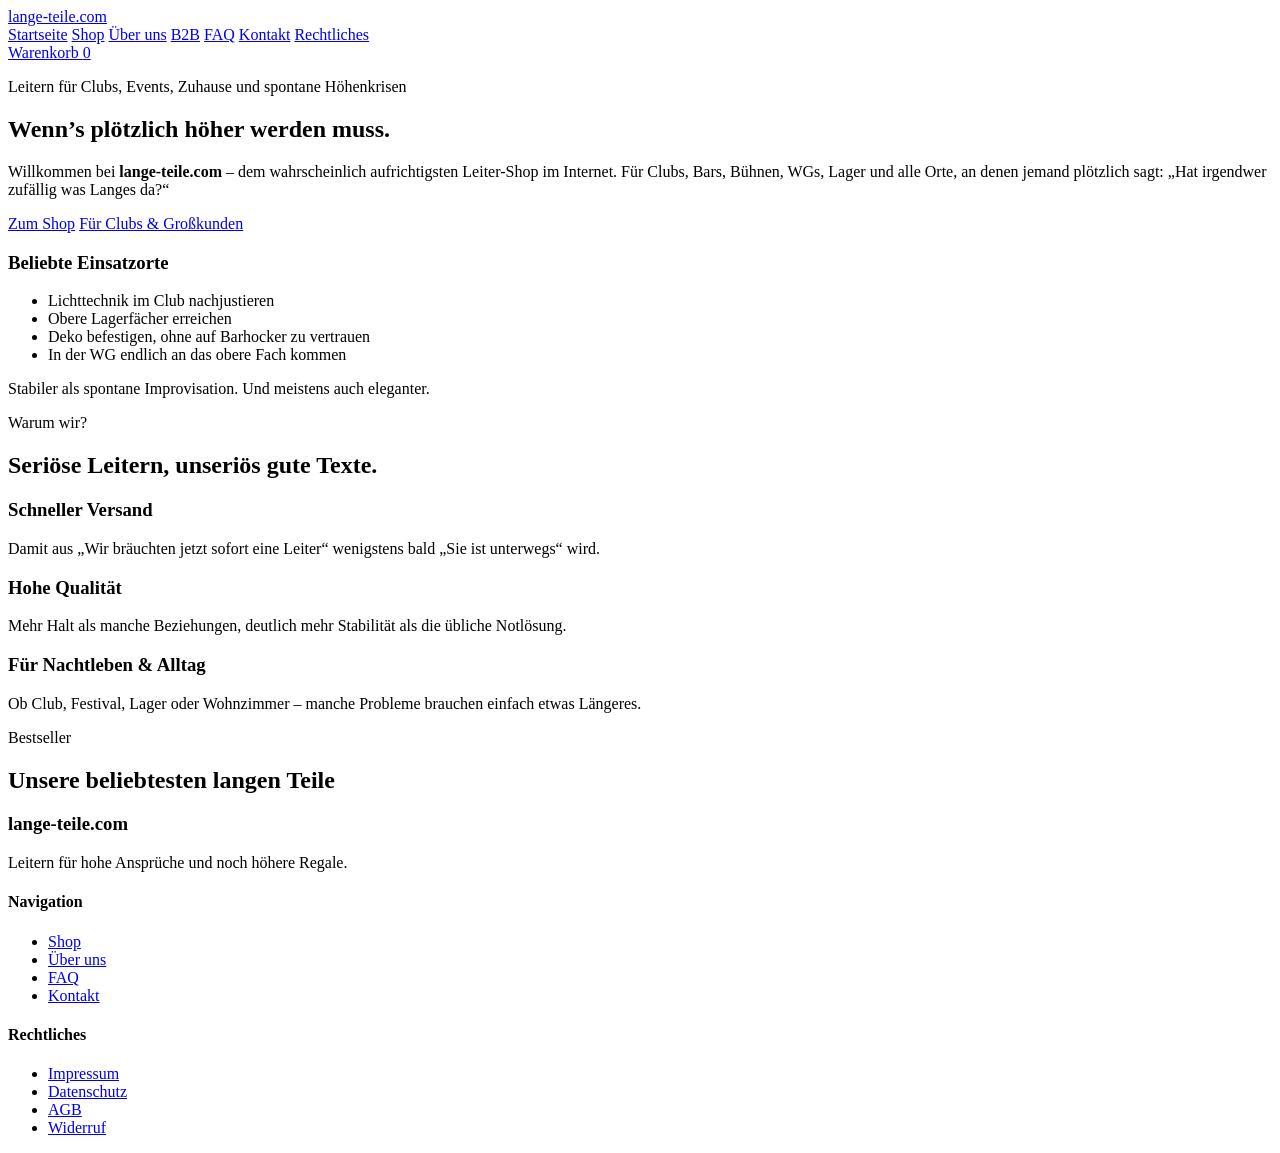
==== index.html @ 6f4344ad "Create index.html" ====
<!DOCTYPE html>
<html lang="de">
<head>
  <meta charset="UTF-8" />
  <meta name="viewport" content="width=device-width, initial-scale=1.0" />
  <title>lange-teile.com – Startseite</title>
  <link rel="stylesheet" href="styles.css" />
</head>
<body>
  <header class="site-header">
    <div class="container nav">
      <a class="logo" href="index.html">lange-teile.com</a>
      <nav class="nav-links">
        <a href="index.html" class="active">Startseite</a>
        <a href="shop.html">Shop</a>
        <a href="about.html">Über uns</a>
        <a href="b2b.html">B2B</a>
        <a href="faq.html">FAQ</a>
        <a href="kontakt.html">Kontakt</a>
        <a href="rechtliches.html">Rechtliches</a>
      </nav>
      <a class="cart-button" href="shop.html#warenkorb">Warenkorb <span id="cart-count">0</span></a>
    </div>
  </header>

  <main>
    <section class="hero">
      <div class="container hero-grid">
        <div>
          <p class="eyebrow">Leitern für Clubs, Events, Zuhause und spontane Höhenkrisen</p>
          <h1>Wenn’s plötzlich höher werden muss.</h1>
          <p class="hero-text">
            Willkommen bei <strong>lange-teile.com</strong> – dem wahrscheinlich aufrichtigsten
            Leiter-Shop im Internet. Für Clubs, Bars, Bühnen, WGs, Lager und alle Orte, an denen
            jemand plötzlich sagt: „Hat irgendwer zufällig was Langes da?“
          </p>
          <div class="hero-actions">
            <a class="btn btn-primary" href="shop.html">Zum Shop</a>
            <a class="btn btn-secondary" href="b2b.html">Für Clubs & Großkunden</a>
          </div>
        </div>

        <div class="hero-card">
          <h3>Beliebte Einsatzorte</h3>
          <ul>
            <li>Lichttechnik im Club nachjustieren</li>
            <li>Obere Lagerfächer erreichen</li>
            <li>Deko befestigen, ohne auf Barhocker zu vertrauen</li>
            <li>In der WG endlich an das obere Fach kommen</li>
          </ul>
          <p class="small-muted">
            Stabiler als spontane Improvisation. Und meistens auch eleganter.
          </p>
        </div>
      </div>
    </section>

    <section class="section">
      <div class="container">
        <div class="section-head">
          <p class="eyebrow">Warum wir?</p>
          <h2>Seriöse Leitern, unseriös gute Texte.</h2>
        </div>

        <div class="feature-grid">
          <article class="card">
            <h3>Schneller Versand</h3>
            <p>Damit aus „Wir bräuchten jetzt sofort eine Leiter“ wenigstens bald „Sie ist unterwegs“ wird.</p>
          </article>
          <article class="card">
            <h3>Hohe Qualität</h3>
            <p>Mehr Halt als manche Beziehungen, deutlich mehr Stabilität als die übliche Notlösung.</p>
          </article>
          <article class="card">
            <h3>Für Nachtleben & Alltag</h3>
            <p>Ob Club, Festival, Lager oder Wohnzimmer – manche Probleme brauchen einfach etwas Längeres.</p>
          </article>
        </div>
      </div>
    </section>

    <section class="section section-dark">
      <div class="container">
        <div class="section-head">
          <p class="eyebrow">Bestseller</p>
          <h2>Unsere beliebtesten langen Teile</h2>
        </div>

        <div class="product-grid" id="featured-products"></div>
      </div>
    </section>
  </main>

  <footer class="site-footer">
    <div class="container footer-grid">
      <div>
        <h3>lange-teile.com</h3>
        <p>Leitern für hohe Ansprüche und noch höhere Regale.</p>
      </div>
      <div>
        <h4>Navigation</h4>
        <ul>
          <li><a href="shop.html">Shop</a></li>
          <li><a href="about.html">Über uns</a></li>
          <li><a href="faq.html">FAQ</a></li>
          <li><a href="kontakt.html">Kontakt</a></li>
        </ul>
      </div>
      <div>
        <h4>Rechtliches</h4>
        <ul>
          <li><a href="rechtliches.html#impressum">Impressum</a></li>
          <li><a href="rechtliches.html#datenschutz">Datenschutz</a></li>
          <li><a href="rechtliches.html#agb">AGB</a></li>
          <li><a href="rechtliches.html#widerruf">Widerruf</a></li>
        </ul>
      </div>
    </div>
  </footer>

  <script src="script.js"></script>
</body>
</html>
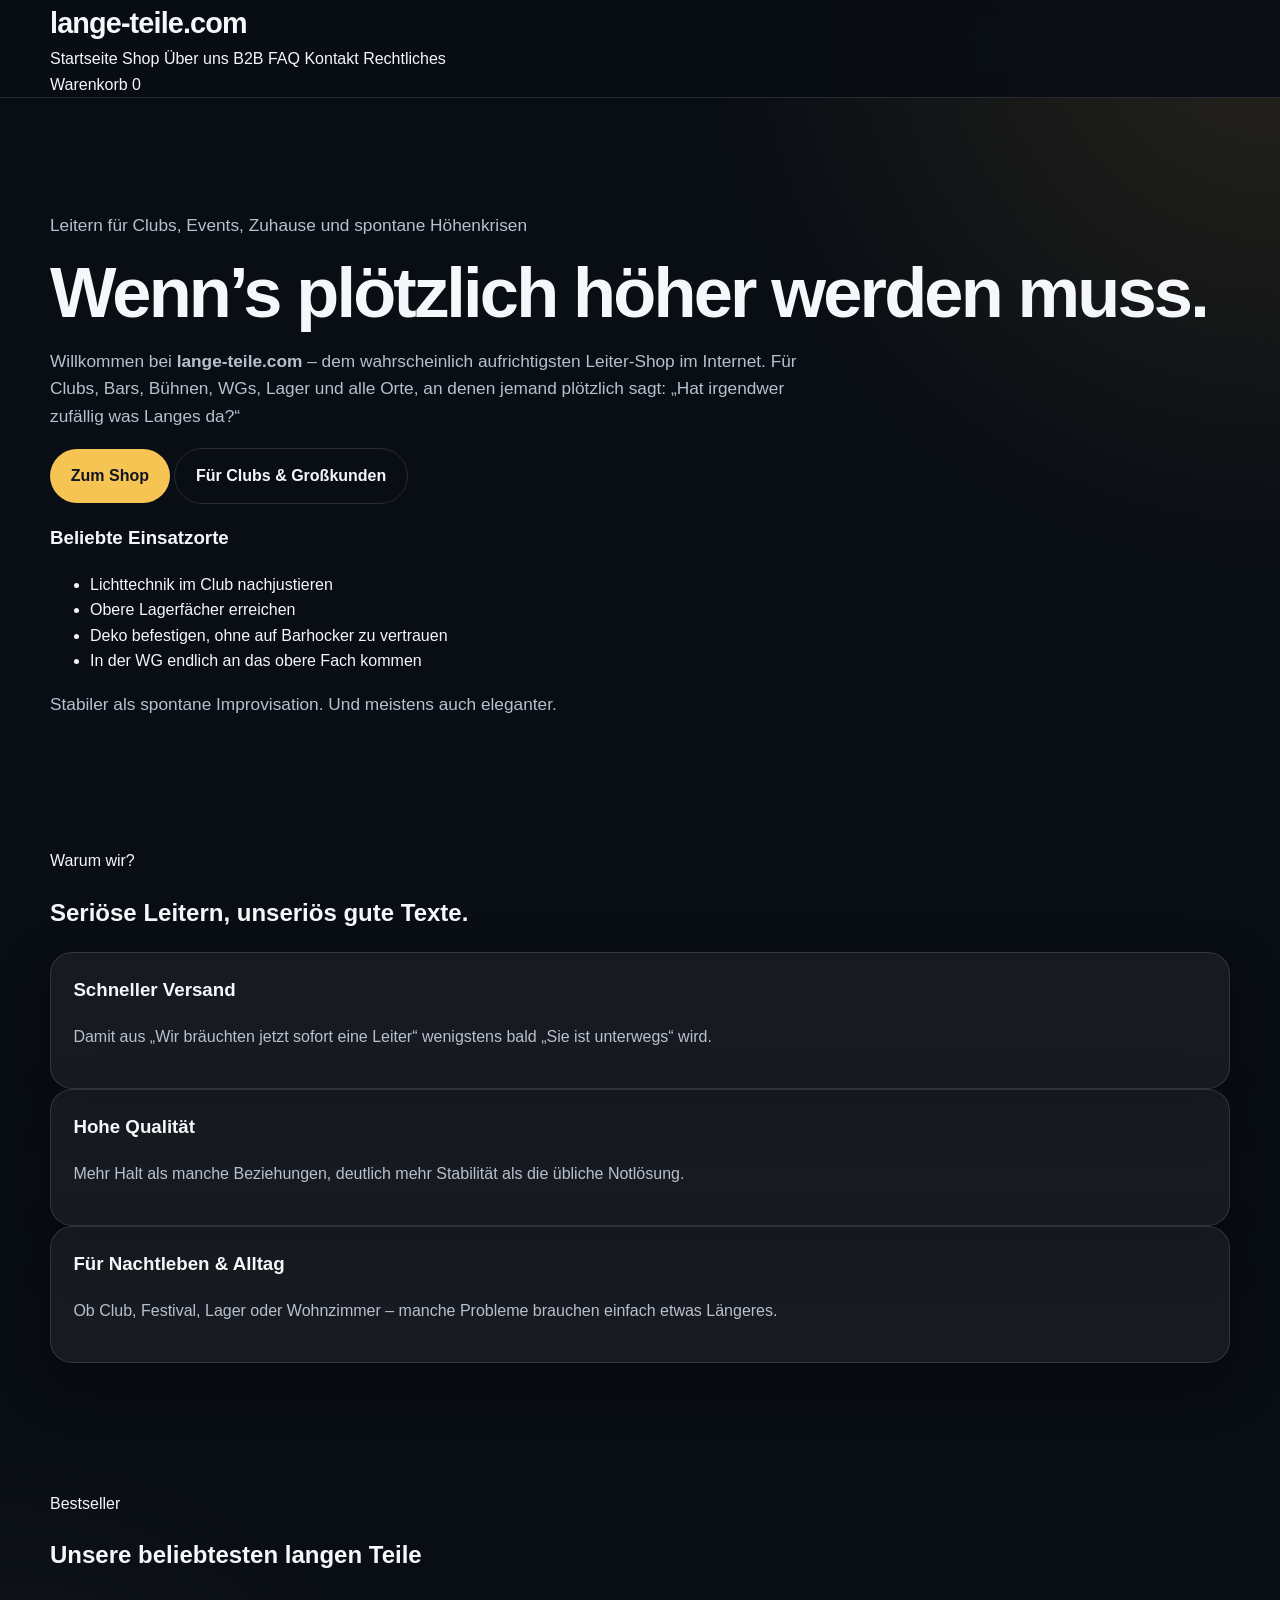
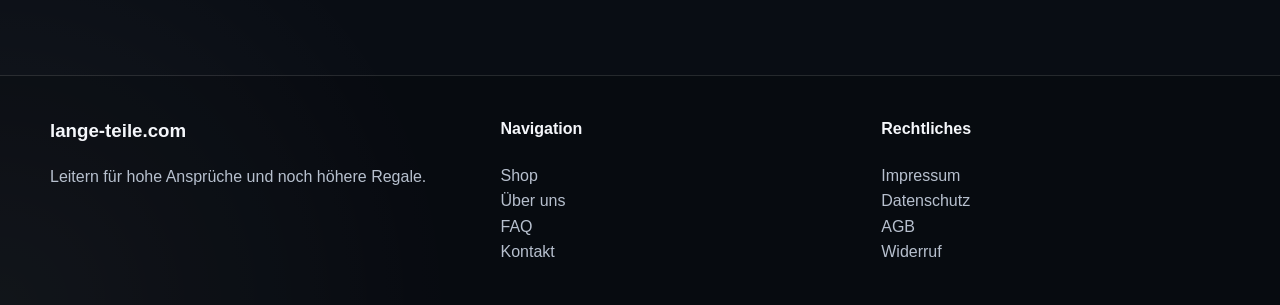
==== commit ec2e296c: "Update index.html" ====
--- a/index.html
+++ b/index.html
@@ -4,7 +4,7 @@
   <meta charset="UTF-8" />
   <meta name="viewport" content="width=device-width, initial-scale=1.0" />
   <title>lange-teile.com – Startseite</title>
-  <link rel="stylesheet" href="styles.css" />
+  <link rel="stylesheet" href="style.css" />
 </head>
 <body>
   <header class="site-header">
--- a/style.css
+++ b/style.css
@@ -0,0 +1,463 @@
+:root {
+  --bg: #090d14;
+  --bg-soft: #111827;
+  --card: rgba(255, 255, 255, 0.06);
+  --card-strong: rgba(255, 255, 255, 0.1);
+  --text: #f5f7fb;
+  --muted: #b7c0ce;
+  --line: rgba(255, 255, 255, 0.12);
+  --accent: #f6c453;
+  --accent-dark: #d7a83f;
+  --danger: #ff6b6b;
+  --shadow: 0 20px 50px rgba(0, 0, 0, 0.35);
+  --radius: 22px;
+  --radius-sm: 14px;
+  --max-width: 1180px;
+}
+
+* {
+  box-sizing: border-box;
+}
+
+html {
+  scroll-behavior: smooth;
+}
+
+body {
+  margin: 0;
+  font-family: Arial, Helvetica, sans-serif;
+  background:
+    radial-gradient(circle at top right, rgba(246, 196, 83, 0.12), transparent 25%),
+    radial-gradient(circle at bottom left, rgba(255, 255, 255, 0.05), transparent 20%),
+    var(--bg);
+  color: var(--text);
+  line-height: 1.6;
+}
+
+a {
+  color: inherit;
+  text-decoration: none;
+}
+
+img {
+  max-width: 100%;
+  display: block;
+}
+
+.container {
+  width: min(var(--max-width), calc(100% - 2rem));
+  margin: 0 auto;
+}
+
+/* Header */
+.site-header {
+  position: sticky;
+  top: 0;
+  z-index: 1000;
+  backdrop-filter: blur(14px);
+  background: rgba(9, 13, 20, 0.88);
+  border-bottom: 1px solid var(--line);
+}
+
+.nav-wrap {
+  display: flex;
+  align-items: center;
+  justify-content: space-between;
+  min-height: 74px;
+  gap: 1rem;
+}
+
+.logo {
+  font-size: 1.8rem;
+  font-weight: 800;
+  letter-spacing: -0.03em;
+}
+
+.main-nav {
+  display: flex;
+  align-items: center;
+  gap: 0.7rem;
+  flex-wrap: wrap;
+}
+
+.main-nav a {
+  color: var(--muted);
+  padding: 0.7rem 1rem;
+  border-radius: 999px;
+  transition: 0.2s ease;
+}
+
+.main-nav a:hover,
+.main-nav a.active {
+  color: #09111d;
+  background: #ffffff;
+}
+
+.menu-toggle {
+  display: none;
+  border: 1px solid var(--line);
+  background: transparent;
+  color: var(--text);
+  border-radius: 12px;
+  padding: 0.65rem 0.9rem;
+  cursor: pointer;
+  font-size: 1.1rem;
+}
+
+/* Hero */
+.hero {
+  padding: 6rem 0 4rem;
+}
+
+.hero-small {
+  padding: 4rem 0 2rem;
+}
+
+.badge {
+  display: inline-block;
+  margin-bottom: 1rem;
+  padding: 0.45rem 0.9rem;
+  border-radius: 999px;
+  background: rgba(255, 255, 255, 0.08);
+  border: 1px solid var(--line);
+  color: #fff;
+  font-size: 0.9rem;
+}
+
+.hero h1 {
+  margin: 0 0 1rem;
+  font-size: clamp(2.2rem, 6vw, 4.4rem);
+  line-height: 1.05;
+  letter-spacing: -0.04em;
+}
+
+.hero p {
+  max-width: 760px;
+  color: var(--muted);
+  font-size: 1.08rem;
+}
+
+/* Sections */
+.section {
+  padding: 2rem 0 5rem;
+}
+
+.section-title {
+  margin-bottom: 2rem;
+}
+
+.section-title span {
+  color: var(--accent);
+  text-transform: uppercase;
+  letter-spacing: 0.18em;
+  font-size: 0.8rem;
+}
+
+.section-title h2 {
+  margin: 0.45rem 0;
+  font-size: clamp(1.8rem, 4vw, 3rem);
+}
+
+.section-title p {
+  color: var(--muted);
+  max-width: 760px;
+}
+
+/* Cards */
+.card-grid {
+  display: grid;
+  gap: 1.4rem;
+}
+
+.card-grid.two {
+  grid-template-columns: repeat(2, minmax(0, 1fr));
+}
+
+.card-grid.three {
+  grid-template-columns: repeat(3, minmax(0, 1fr));
+}
+
+.card-grid.four {
+  grid-template-columns: repeat(4, minmax(0, 1fr));
+}
+
+.card {
+  background: var(--card);
+  border: 1px solid var(--line);
+  border-radius: var(--radius);
+  padding: 1.4rem;
+  box-shadow: var(--shadow);
+}
+
+.card h3,
+.card h4 {
+  margin-top: 0;
+}
+
+.card p {
+  color: var(--muted);
+}
+
+/* Buttons */
+.btn,
+button.btn {
+  display: inline-block;
+  border: none;
+  cursor: pointer;
+  border-radius: 999px;
+  padding: 0.9rem 1.3rem;
+  font-weight: 700;
+  transition: 0.2s ease;
+}
+
+.btn-primary {
+  background: var(--accent);
+  color: #101521;
+}
+
+.btn-primary:hover {
+  background: var(--accent-dark);
+  transform: translateY(-1px);
+}
+
+.btn-secondary {
+  background: transparent;
+  color: var(--text);
+  border: 1px solid var(--line);
+}
+
+.btn-secondary:hover {
+  background: rgba(255, 255, 255, 0.08);
+}
+
+/* Shop/Product cards */
+.product-card {
+  display: flex;
+  flex-direction: column;
+  gap: 1rem;
+}
+
+.product-icon {
+  min-height: 170px;
+  display: grid;
+  place-items: center;
+  border-radius: 18px;
+  border: 1px dashed var(--line);
+  background: rgba(255, 255, 255, 0.04);
+  font-size: 3.4rem;
+}
+
+.product-badge {
+  display: inline-block;
+  width: fit-content;
+  padding: 0.35rem 0.8rem;
+  border-radius: 999px;
+  background: #fff;
+  color: #0f172a;
+  font-size: 0.8rem;
+  font-weight: 700;
+}
+
+.product-meta {
+  display: flex;
+  justify-content: space-between;
+  align-items: end;
+  gap: 1rem;
+  margin-top: auto;
+}
+
+.price {
+  font-size: 1.8rem;
+  font-weight: 800;
+}
+
+.stock {
+  color: var(--muted);
+  font-size: 0.9rem;
+}
+
+/* Forms */
+input,
+textarea,
+select {
+  width: 100%;
+  border: 1px solid var(--line);
+  background: rgba(255, 255, 255, 0.05);
+  color: var(--text);
+  border-radius: 16px;
+  padding: 0.95rem 1rem;
+  font: inherit;
+}
+
+textarea {
+  min-height: 140px;
+  resize: vertical;
+}
+
+input::placeholder,
+textarea::placeholder {
+  color: #95a0b1;
+}
+
+.form-group {
+  margin-bottom: 1rem;
+}
+
+/* Footer */
+.site-footer {
+  border-top: 1px solid var(--line);
+  padding: 2.5rem 0;
+  background: rgba(0, 0, 0, 0.18);
+}
+
+.footer-grid {
+  display: grid;
+  grid-template-columns: 1.2fr 1fr 1fr;
+  gap: 2rem;
+}
+
+.site-footer p,
+.site-footer li,
+.site-footer a {
+  color: var(--muted);
+}
+
+.site-footer ul {
+  list-style: none;
+  padding: 0;
+  margin: 0;
+}
+
+.site-footer h3,
+.site-footer h4 {
+  margin-top: 0;
+}
+
+/* Legal */
+.legal-layout {
+  display: grid;
+  grid-template-columns: 280px 1fr;
+  gap: 1.5rem;
+  align-items: start;
+}
+
+.legal-sidebar {
+  display: flex;
+  flex-direction: column;
+  gap: 0.8rem;
+  position: sticky;
+  top: 100px;
+}
+
+.legal-tab {
+  text-align: left;
+  border: 1px solid var(--line);
+  background: rgba(255, 255, 255, 0.04);
+  color: var(--text);
+  border-radius: 16px;
+  padding: 1rem 1rem;
+  font-weight: 700;
+  cursor: pointer;
+  transition: 0.2s ease;
+}
+
+.legal-tab:hover,
+.legal-tab.active {
+  background: #fff;
+  color: #111827;
+}
+
+.legal-content {
+  background: var(--card);
+  border: 1px solid var(--line);
+  border-radius: var(--radius);
+  padding: 2rem;
+  box-shadow: var(--shadow);
+}
+
+.legal-panel {
+  display: none;
+}
+
+.legal-panel.active {
+  display: block;
+}
+
+.legal-panel h2 {
+  margin-top: 0;
+  font-size: 2rem;
+}
+
+.legal-panel h3 {
+  margin-top: 1.7rem;
+  color: var(--accent);
+}
+
+.legal-note {
+  margin-top: 1.6rem;
+  padding: 1rem;
+  border-left: 4px solid var(--accent);
+  background: rgba(246, 196, 83, 0.08);
+  border-radius: 12px;
+}
+
+/* Helper */
+.text-muted {
+  color: var(--muted);
+}
+
+/* Responsive */
+@media (max-width: 980px) {
+  .card-grid.three,
+  .card-grid.four,
+  .card-grid.two,
+  .footer-grid,
+  .legal-layout {
+    grid-template-columns: 1fr;
+  }
+
+  .legal-sidebar {
+    position: static;
+  }
+}
+
+@media (max-width: 860px) {
+  .menu-toggle {
+    display: inline-block;
+  }
+
+  .main-nav {
+    display: none;
+    width: 100%;
+    flex-direction: column;
+    align-items: stretch;
+    padding: 0 0 1rem;
+  }
+
+  .main-nav.open {
+    display: flex;
+  }
+
+  .nav-wrap {
+    flex-wrap: wrap;
+  }
+
+  .main-nav a {
+    border-radius: 14px;
+  }
+}
+
+@media (max-width: 560px) {
+  .hero {
+    padding: 4.2rem 0 2.5rem;
+  }
+
+  .card,
+  .legal-content {
+    padding: 1.2rem;
+  }
+
+  .logo {
+    font-size: 1.5rem;
+  }
+}
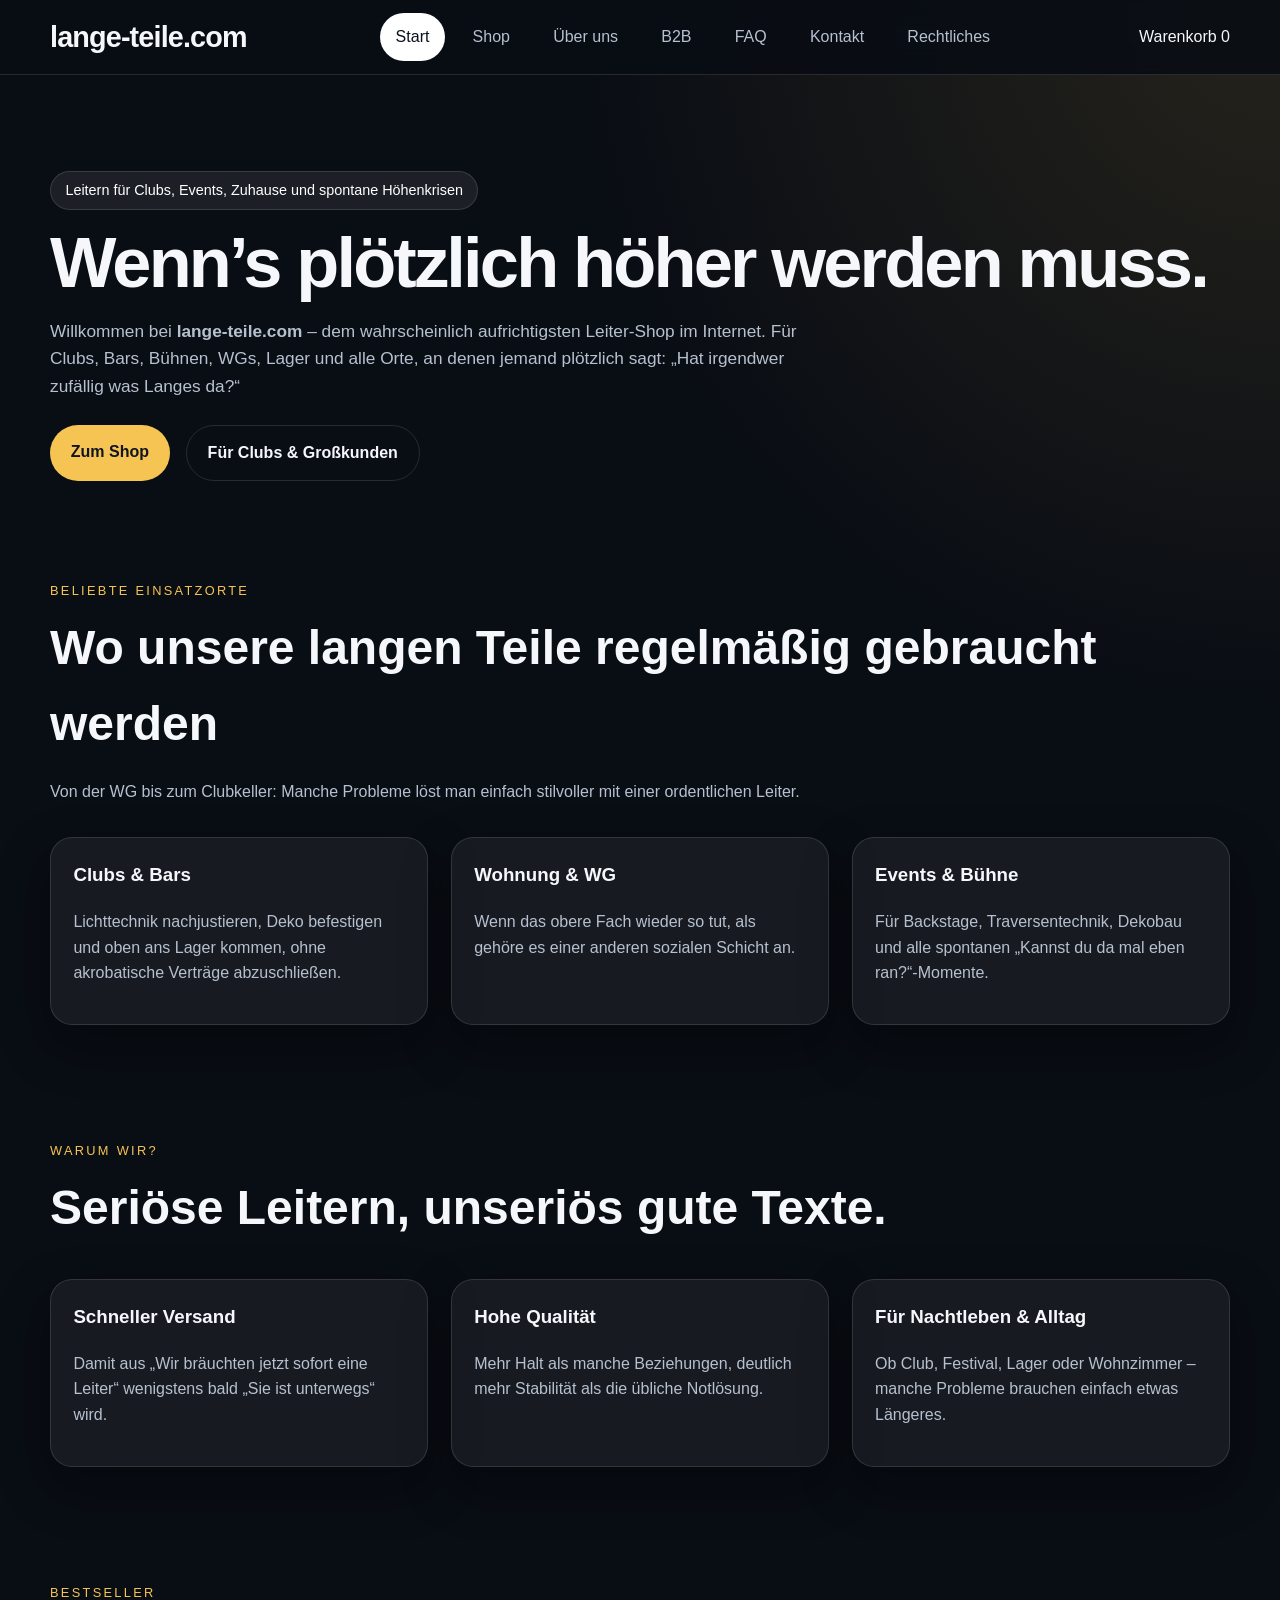
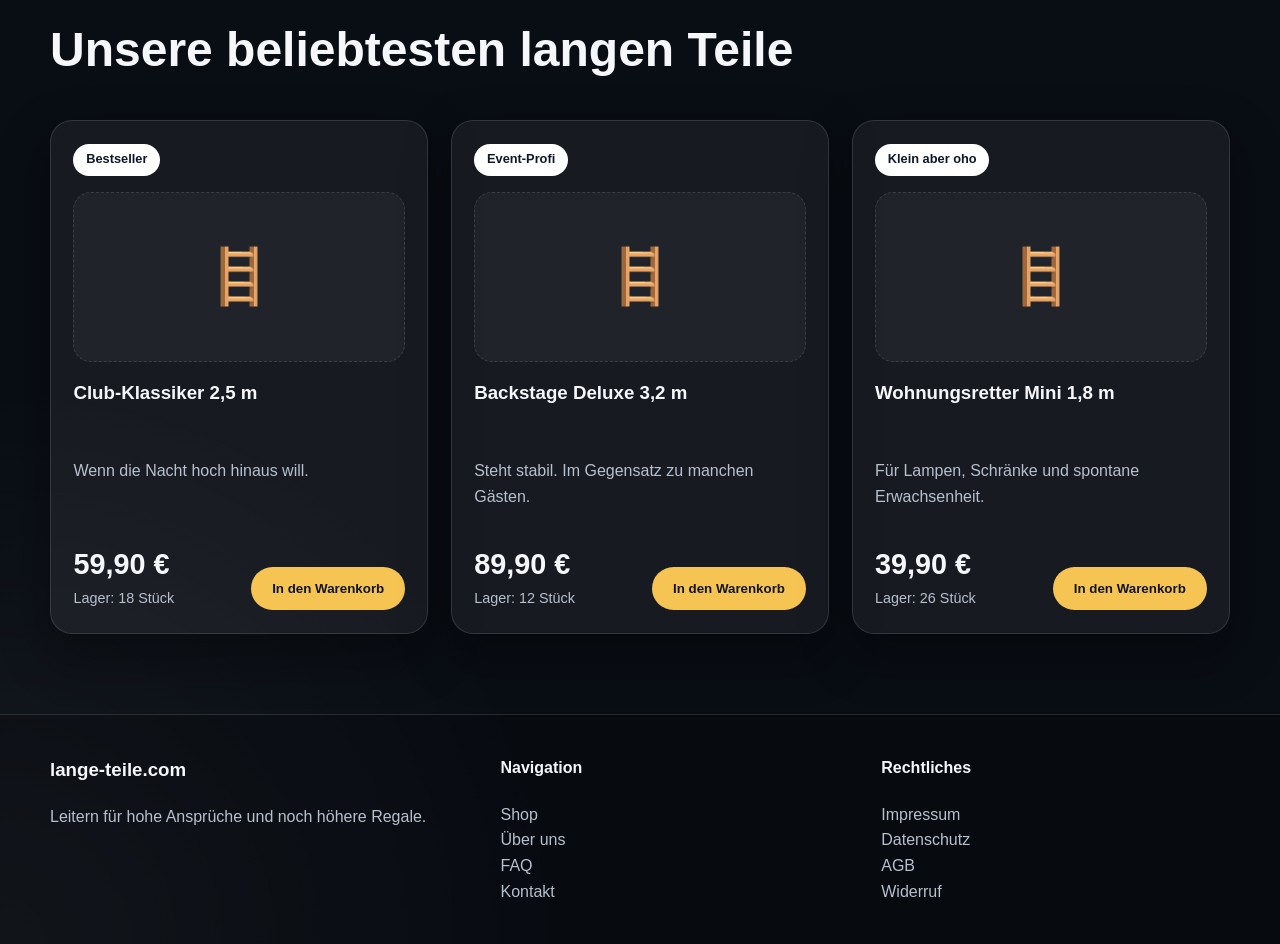
==== commit 9c4157a8: "Update index.html" ====
--- a/index.html
+++ b/index.html
@@ -3,90 +3,152 @@
 <head>
   <meta charset="UTF-8" />
   <meta name="viewport" content="width=device-width, initial-scale=1.0" />
-  <title>lange-teile.com – Startseite</title>
+  <title>lange-teile.com | Start</title>
   <link rel="stylesheet" href="style.css" />
 </head>
 <body>
   <header class="site-header">
-    <div class="container nav">
-      <a class="logo" href="index.html">lange-teile.com</a>
-      <nav class="nav-links">
-        <a href="index.html" class="active">Startseite</a>
+    <div class="container nav-wrap">
+      <a href="index.html" class="logo">lange-teile.com</a>
+
+      <button class="menu-toggle" id="menuToggle" aria-label="Menü öffnen">
+        ☰
+      </button>
+
+      <nav class="main-nav" id="mainNav">
+        <a href="index.html" class="active">Start</a>
         <a href="shop.html">Shop</a>
-        <a href="about.html">Über uns</a>
+        <a href="ueber-uns.html">Über uns</a>
         <a href="b2b.html">B2B</a>
         <a href="faq.html">FAQ</a>
         <a href="kontakt.html">Kontakt</a>
         <a href="rechtliches.html">Rechtliches</a>
       </nav>
-      <a class="cart-button" href="shop.html#warenkorb">Warenkorb <span id="cart-count">0</span></a>
+
+      <a href="shop.html" class="cart-button">Warenkorb <span data-cart-count>0</span></a>
     </div>
   </header>
 
   <main>
     <section class="hero">
-      <div class="container hero-grid">
-        <div>
-          <p class="eyebrow">Leitern für Clubs, Events, Zuhause und spontane Höhenkrisen</p>
-          <h1>Wenn’s plötzlich höher werden muss.</h1>
-          <p class="hero-text">
-            Willkommen bei <strong>lange-teile.com</strong> – dem wahrscheinlich aufrichtigsten
-            Leiter-Shop im Internet. Für Clubs, Bars, Bühnen, WGs, Lager und alle Orte, an denen
-            jemand plötzlich sagt: „Hat irgendwer zufällig was Langes da?“
-          </p>
-          <div class="hero-actions">
-            <a class="btn btn-primary" href="shop.html">Zum Shop</a>
-            <a class="btn btn-secondary" href="b2b.html">Für Clubs & Großkunden</a>
-          </div>
-        </div>
-
-        <div class="hero-card">
-          <h3>Beliebte Einsatzorte</h3>
-          <ul>
-            <li>Lichttechnik im Club nachjustieren</li>
-            <li>Obere Lagerfächer erreichen</li>
-            <li>Deko befestigen, ohne auf Barhocker zu vertrauen</li>
-            <li>In der WG endlich an das obere Fach kommen</li>
-          </ul>
-          <p class="small-muted">
-            Stabiler als spontane Improvisation. Und meistens auch eleganter.
-          </p>
+      <div class="container">
+        <span class="badge">Leitern für Clubs, Events, Zuhause und spontane Höhenkrisen</span>
+        <h1>Wenn’s plötzlich höher werden muss.</h1>
+        <p>
+          Willkommen bei <strong>lange-teile.com</strong> – dem wahrscheinlich
+          aufrichtigsten Leiter-Shop im Internet. Für Clubs, Bars, Bühnen, WGs,
+          Lager und alle Orte, an denen jemand plötzlich sagt:
+          „Hat irgendwer zufällig was Langes da?“
+        </p>
+        <div style="display:flex; gap:1rem; flex-wrap:wrap; margin-top:1.5rem;">
+          <a href="shop.html" class="btn btn-primary">Zum Shop</a>
+          <a href="b2b.html" class="btn btn-secondary">Für Clubs & Großkunden</a>
         </div>
       </div>
     </section>
 
     <section class="section">
       <div class="container">
-        <div class="section-head">
-          <p class="eyebrow">Warum wir?</p>
-          <h2>Seriöse Leitern, unseriös gute Texte.</h2>
+        <div class="section-title">
+          <span>Beliebte Einsatzorte</span>
+          <h2>Wo unsere langen Teile regelmäßig gebraucht werden</h2>
+          <p>
+            Von der WG bis zum Clubkeller: Manche Probleme löst man einfach
+            stilvoller mit einer ordentlichen Leiter.
+          </p>
         </div>
 
-        <div class="feature-grid">
-          <article class="card">
-            <h3>Schneller Versand</h3>
-            <p>Damit aus „Wir bräuchten jetzt sofort eine Leiter“ wenigstens bald „Sie ist unterwegs“ wird.</p>
-          </article>
-          <article class="card">
-            <h3>Hohe Qualität</h3>
-            <p>Mehr Halt als manche Beziehungen, deutlich mehr Stabilität als die übliche Notlösung.</p>
-          </article>
-          <article class="card">
-            <h3>Für Nachtleben & Alltag</h3>
-            <p>Ob Club, Festival, Lager oder Wohnzimmer – manche Probleme brauchen einfach etwas Längeres.</p>
-          </article>
+        <div class="card-grid three">
+          <div class="card">
+            <h3>Clubs & Bars</h3>
+            <p>Lichttechnik nachjustieren, Deko befestigen und oben ans Lager kommen, ohne akrobatische Verträge abzuschließen.</p>
+          </div>
+          <div class="card">
+            <h3>Wohnung & WG</h3>
+            <p>Wenn das obere Fach wieder so tut, als gehöre es einer anderen sozialen Schicht an.</p>
+          </div>
+          <div class="card">
+            <h3>Events & Bühne</h3>
+            <p>Für Backstage, Traversentechnik, Dekobau und alle spontanen „Kannst du da mal eben ran?“-Momente.</p>
+          </div>
         </div>
       </div>
     </section>
 
-    <section class="section section-dark">
+    <section class="section">
       <div class="container">
-        <div class="section-head">
-          <p class="eyebrow">Bestseller</p>
+        <div class="section-title">
+          <span>Warum wir?</span>
+          <h2>Seriöse Leitern, unseriös gute Texte.</h2>
+        </div>
+
+        <div class="card-grid three">
+          <div class="card">
+            <h3>Schneller Versand</h3>
+            <p>Damit aus „Wir bräuchten jetzt sofort eine Leiter“ wenigstens bald „Sie ist unterwegs“ wird.</p>
+          </div>
+          <div class="card">
+            <h3>Hohe Qualität</h3>
+            <p>Mehr Halt als manche Beziehungen, deutlich mehr Stabilität als die übliche Notlösung.</p>
+          </div>
+          <div class="card">
+            <h3>Für Nachtleben & Alltag</h3>
+            <p>Ob Club, Festival, Lager oder Wohnzimmer – manche Probleme brauchen einfach etwas Längeres.</p>
+          </div>
+        </div>
+      </div>
+    </section>
+
+    <section class="section">
+      <div class="container">
+        <div class="section-title">
+          <span>Bestseller</span>
           <h2>Unsere beliebtesten langen Teile</h2>
         </div>
 
-        <div class="product-grid" id="featured-products"></div>
+        <div class="card-grid three">
+          <div class="card product-card">
+            <span class="product-badge">Bestseller</span>
+            <div class="product-icon">🪜</div>
+            <h3>Club-Klassiker 2,5 m</h3>
+            <p>Wenn die Nacht hoch hinaus will.</p>
+            <div class="product-meta">
+              <div>
+                <div class="price">59,90 €</div>
+                <div class="stock">Lager: 18 Stück</div>
+              </div>
+              <button class="btn btn-primary" data-add-to-cart>In den Warenkorb</button>
+            </div>
+          </div>
+
+          <div class="card product-card">
+            <span class="product-badge">Event-Profi</span>
+            <div class="product-icon">🪜</div>
+            <h3>Backstage Deluxe 3,2 m</h3>
+            <p>Steht stabil. Im Gegensatz zu manchen Gästen.</p>
+            <div class="product-meta">
+              <div>
+                <div class="price">89,90 €</div>
+                <div class="stock">Lager: 12 Stück</div>
+              </div>
+              <button class="btn btn-primary" data-add-to-cart>In den Warenkorb</button>
+            </div>
+          </div>
+
+          <div class="card product-card">
+            <span class="product-badge">Klein aber oho</span>
+            <div class="product-icon">🪜</div>
+            <h3>Wohnungsretter Mini 1,8 m</h3>
+            <p>Für Lampen, Schränke und spontane Erwachsenheit.</p>
+            <div class="product-meta">
+              <div>
+                <div class="price">39,90 €</div>
+                <div class="stock">Lager: 26 Stück</div>
+              </div>
+              <button class="btn btn-primary" data-add-to-cart>In den Warenkorb</button>
+            </div>
+          </div>
+        </div>
       </div>
     </section>
   </main>
@@ -97,22 +159,24 @@
         <h3>lange-teile.com</h3>
         <p>Leitern für hohe Ansprüche und noch höhere Regale.</p>
       </div>
+
       <div>
         <h4>Navigation</h4>
         <ul>
           <li><a href="shop.html">Shop</a></li>
-          <li><a href="about.html">Über uns</a></li>
+          <li><a href="ueber-uns.html">Über uns</a></li>
           <li><a href="faq.html">FAQ</a></li>
           <li><a href="kontakt.html">Kontakt</a></li>
         </ul>
       </div>
+
       <div>
         <h4>Rechtliches</h4>
         <ul>
-          <li><a href="rechtliches.html#impressum">Impressum</a></li>
-          <li><a href="rechtliches.html#datenschutz">Datenschutz</a></li>
-          <li><a href="rechtliches.html#agb">AGB</a></li>
-          <li><a href="rechtliches.html#widerruf">Widerruf</a></li>
+          <li><a href="rechtliches.html">Impressum</a></li>
+          <li><a href="rechtliches.html">Datenschutz</a></li>
+          <li><a href="rechtliches.html">AGB</a></li>
+          <li><a href="rechtliches.html">Widerruf</a></li>
         </ul>
       </div>
     </div>
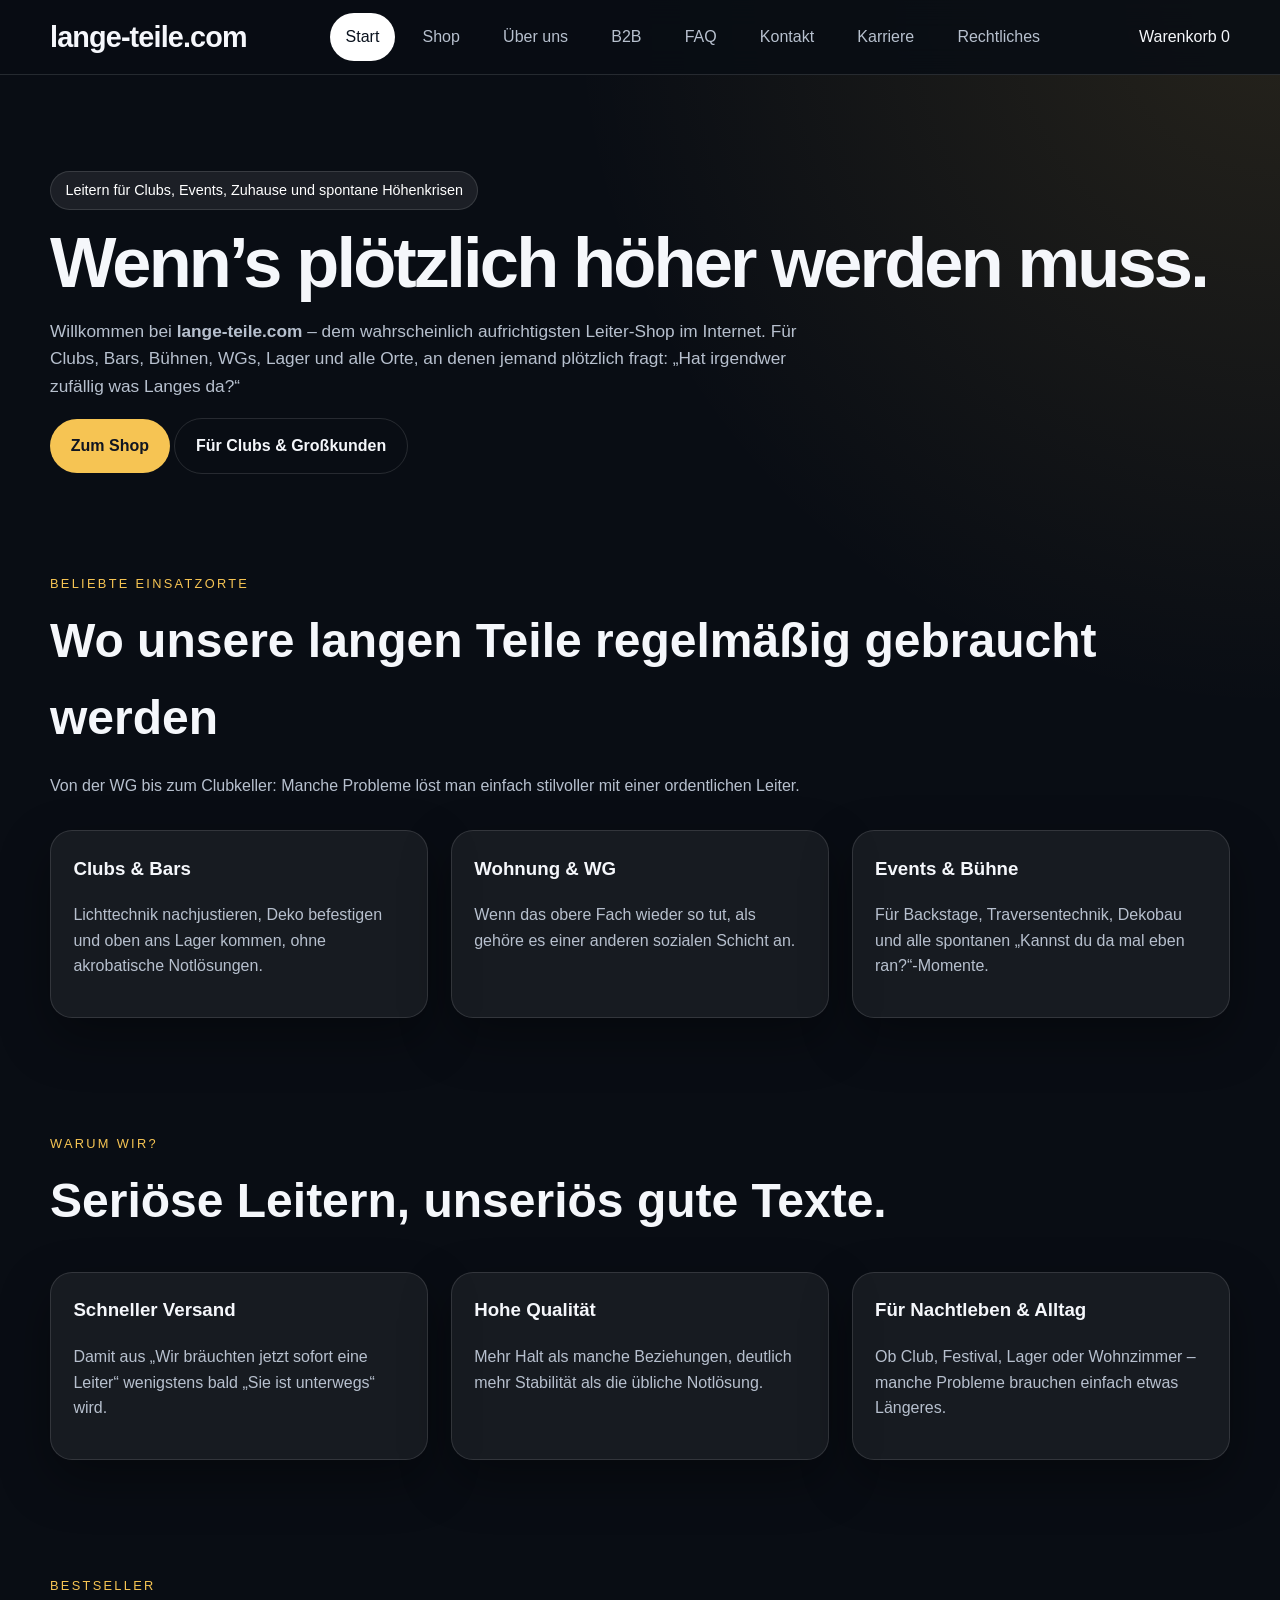
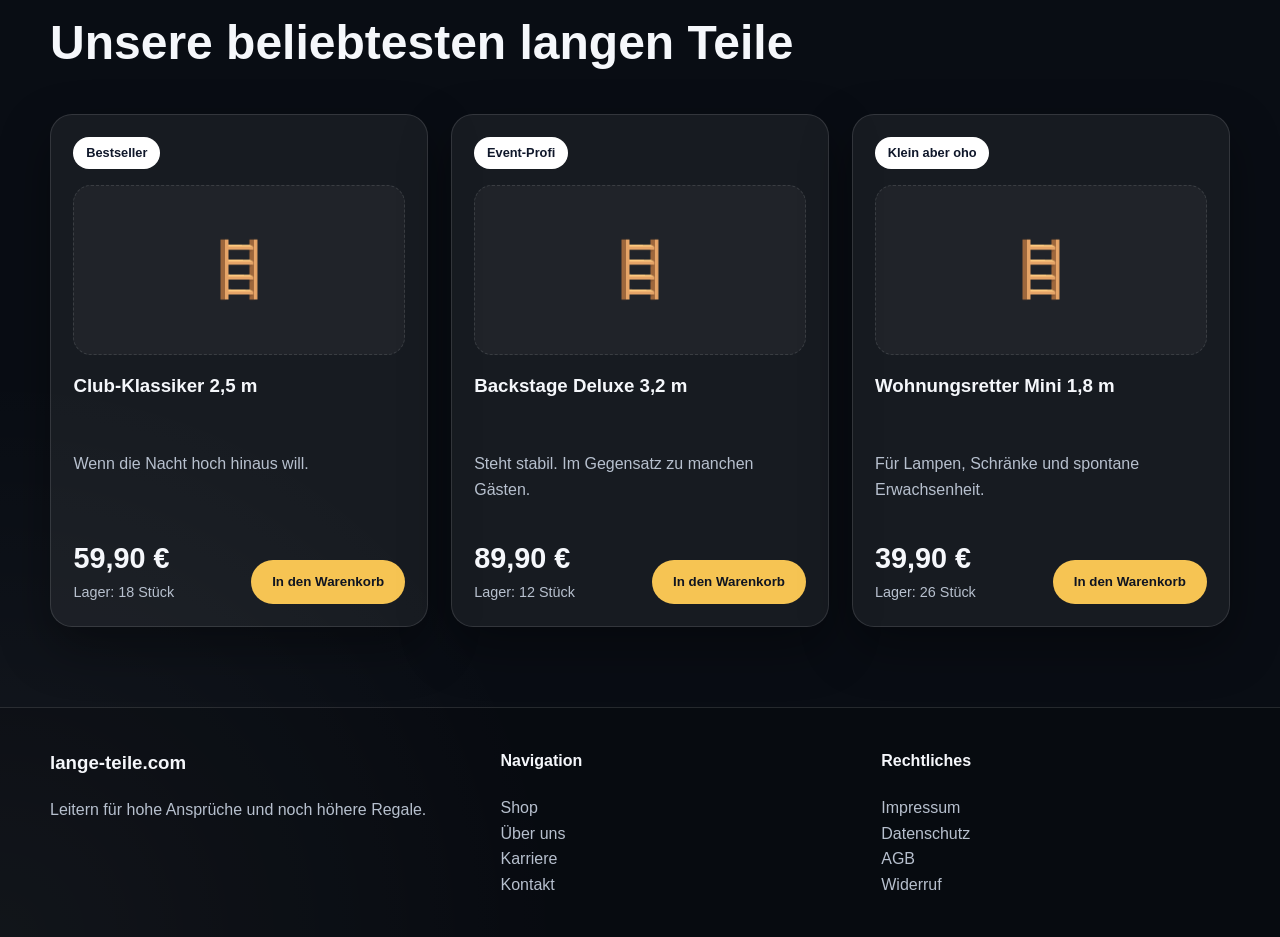
==== commit e7d5ca57: "Update index.html" ====
--- a/index.html
+++ b/index.html
@@ -11,9 +11,7 @@
     <div class="container nav-wrap">
       <a href="index.html" class="logo">lange-teile.com</a>
 
-      <button class="menu-toggle" id="menuToggle" aria-label="Menü öffnen">
-        ☰
-      </button>
+      <button class="menu-toggle" id="menuToggle" aria-label="Menü öffnen">☰</button>
 
       <nav class="main-nav" id="mainNav">
         <a href="index.html" class="active">Start</a>
@@ -22,10 +20,11 @@
         <a href="b2b.html">B2B</a>
         <a href="faq.html">FAQ</a>
         <a href="kontakt.html">Kontakt</a>
+        <a href="karriere.html">Karriere</a>
         <a href="rechtliches.html">Rechtliches</a>
       </nav>
 
-      <a href="shop.html" class="cart-button">Warenkorb <span data-cart-count>0</span></a>
+      <a href="warenkorb.html" class="cart-button">Warenkorb <span data-cart-count>0</span></a>
     </div>
   </header>
 
@@ -37,10 +36,10 @@
         <p>
           Willkommen bei <strong>lange-teile.com</strong> – dem wahrscheinlich
           aufrichtigsten Leiter-Shop im Internet. Für Clubs, Bars, Bühnen, WGs,
-          Lager und alle Orte, an denen jemand plötzlich sagt:
+          Lager und alle Orte, an denen jemand plötzlich fragt:
           „Hat irgendwer zufällig was Langes da?“
         </p>
-        <div style="display:flex; gap:1rem; flex-wrap:wrap; margin-top:1.5rem;">
+        <div class="hero-actions">
           <a href="shop.html" class="btn btn-primary">Zum Shop</a>
           <a href="b2b.html" class="btn btn-secondary">Für Clubs & Großkunden</a>
         </div>
@@ -61,7 +60,7 @@
         <div class="card-grid three">
           <div class="card">
             <h3>Clubs & Bars</h3>
-            <p>Lichttechnik nachjustieren, Deko befestigen und oben ans Lager kommen, ohne akrobatische Verträge abzuschließen.</p>
+            <p>Lichttechnik nachjustieren, Deko befestigen und oben ans Lager kommen, ohne akrobatische Notlösungen.</p>
           </div>
           <div class="card">
             <h3>Wohnung & WG</h3>
@@ -117,7 +116,7 @@
                 <div class="price">59,90 €</div>
                 <div class="stock">Lager: 18 Stück</div>
               </div>
-              <button class="btn btn-primary" data-add-to-cart>In den Warenkorb</button>
+              <button class="btn btn-primary" data-add-product="club-klassiker">In den Warenkorb</button>
             </div>
           </div>
 
@@ -131,7 +130,7 @@
                 <div class="price">89,90 €</div>
                 <div class="stock">Lager: 12 Stück</div>
               </div>
-              <button class="btn btn-primary" data-add-to-cart>In den Warenkorb</button>
+              <button class="btn btn-primary" data-add-product="backstage-deluxe">In den Warenkorb</button>
             </div>
           </div>
 
@@ -145,7 +144,7 @@
                 <div class="price">39,90 €</div>
                 <div class="stock">Lager: 26 Stück</div>
               </div>
-              <button class="btn btn-primary" data-add-to-cart>In den Warenkorb</button>
+              <button class="btn btn-primary" data-add-product="wohnungsretter-mini">In den Warenkorb</button>
             </div>
           </div>
         </div>
@@ -165,7 +164,7 @@
         <ul>
           <li><a href="shop.html">Shop</a></li>
           <li><a href="ueber-uns.html">Über uns</a></li>
-          <li><a href="faq.html">FAQ</a></li>
+          <li><a href="karriere.html">Karriere</a></li>
           <li><a href="kontakt.html">Kontakt</a></li>
         </ul>
       </div>
--- a/style.css
+++ b/style.css
@@ -461,3 +461,183 @@
     font-size: 1.5rem;
   }
 }
+.cart-button.active {
+  background: #fff;
+  color: #111827;
+}
+
+.small-text {
+  font-size: 0.92rem;
+}
+
+.divider {
+  border: none;
+  border-top: 1px solid var(--line);
+  margin: 1.4rem 0;
+}
+
+.cart-layout {
+  display: grid;
+  grid-template-columns: 1.4fr 0.9fr;
+  gap: 1.5rem;
+  align-items: start;
+}
+
+.cart-items {
+  display: grid;
+  gap: 1rem;
+}
+
+.cart-item {
+  display: grid;
+  grid-template-columns: 1.4fr auto auto;
+  gap: 1rem;
+  align-items: center;
+  padding: 1rem;
+  border: 1px solid var(--line);
+  border-radius: 18px;
+  background: rgba(255, 255, 255, 0.04);
+}
+
+.cart-item-info h3 {
+  margin: 0 0 0.25rem;
+}
+
+.cart-item-info p {
+  margin: 0;
+  color: var(--muted);
+}
+
+.cart-item-controls {
+  display: inline-flex;
+  align-items: center;
+  gap: 0.7rem;
+}
+
+.qty-btn {
+  width: 38px;
+  height: 38px;
+  border-radius: 12px;
+  border: 1px solid var(--line);
+  background: rgba(255, 255, 255, 0.06);
+  color: var(--text);
+  font-size: 1.1rem;
+  cursor: pointer;
+}
+
+.qty-value {
+  min-width: 20px;
+  text-align: center;
+  font-weight: 700;
+}
+
+.cart-item-price {
+  text-align: right;
+  display: grid;
+  gap: 0.45rem;
+}
+
+.remove-btn {
+  border: none;
+  background: transparent;
+  color: #ff9f9f;
+  cursor: pointer;
+  font-weight: 700;
+}
+
+.summary-row {
+  display: flex;
+  justify-content: space-between;
+  gap: 1rem;
+  padding: 0.55rem 0;
+}
+
+.summary-row.total {
+  font-size: 1.15rem;
+  font-weight: 800;
+}
+
+.cart-actions {
+  display: flex;
+  gap: 1rem;
+  flex-wrap: wrap;
+  margin-top: 1.4rem;
+}
+
+.cart-checkout-btn {
+  width: 100%;
+}
+
+.empty-cart {
+  padding: 1.4rem;
+  border: 1px dashed var(--line);
+  border-radius: 18px;
+  background: rgba(255, 255, 255, 0.03);
+}
+
+.empty-cart h3 {
+  margin-top: 0;
+}
+
+.jobs-list {
+  display: grid;
+  gap: 1.4rem;
+}
+
+.job-card {
+  display: grid;
+  gap: 1rem;
+}
+
+.job-head {
+  display: flex;
+  justify-content: space-between;
+  gap: 1rem;
+  align-items: start;
+  flex-wrap: wrap;
+}
+
+.job-head h3 {
+  margin: 0.35rem 0 0;
+}
+
+.job-tag {
+  display: inline-block;
+  padding: 0.35rem 0.8rem;
+  border-radius: 999px;
+  background: rgba(246, 196, 83, 0.12);
+  border: 1px solid rgba(246, 196, 83, 0.25);
+  color: #ffd774;
+  font-size: 0.82rem;
+  font-weight: 700;
+}
+
+.job-meta {
+  color: var(--muted);
+  font-weight: 700;
+}
+
+.job-list {
+  margin: 0;
+  padding-left: 1.2rem;
+  color: var(--muted);
+}
+
+.job-joke {
+  padding: 0.9rem 1rem;
+  border-left: 4px solid var(--accent);
+  background: rgba(246, 196, 83, 0.08);
+  border-radius: 12px;
+  color: #f7e0a0;
+}
+
+@media (max-width: 980px) {
+  .cart-layout,
+  .cart-item {
+    grid-template-columns: 1fr;
+  }
+
+  .cart-item-price {
+    text-align: left;
+  }
+}
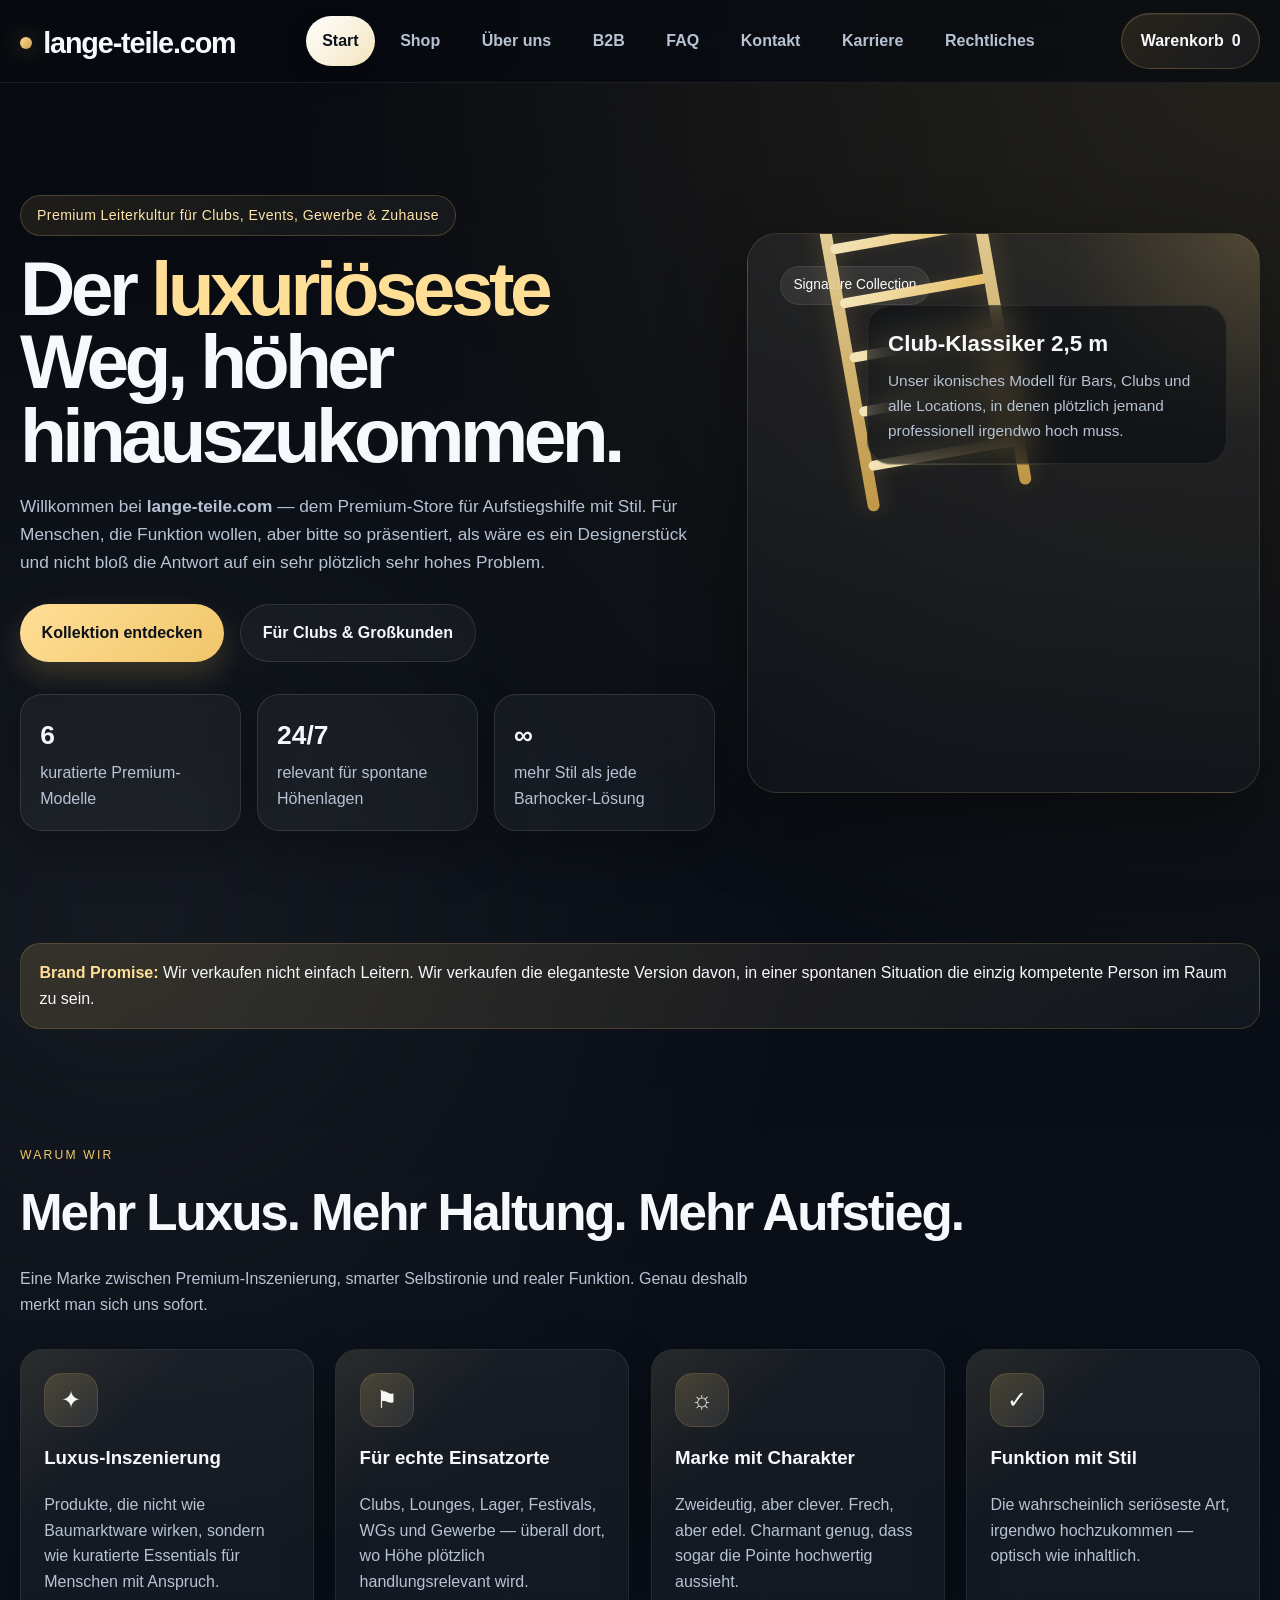
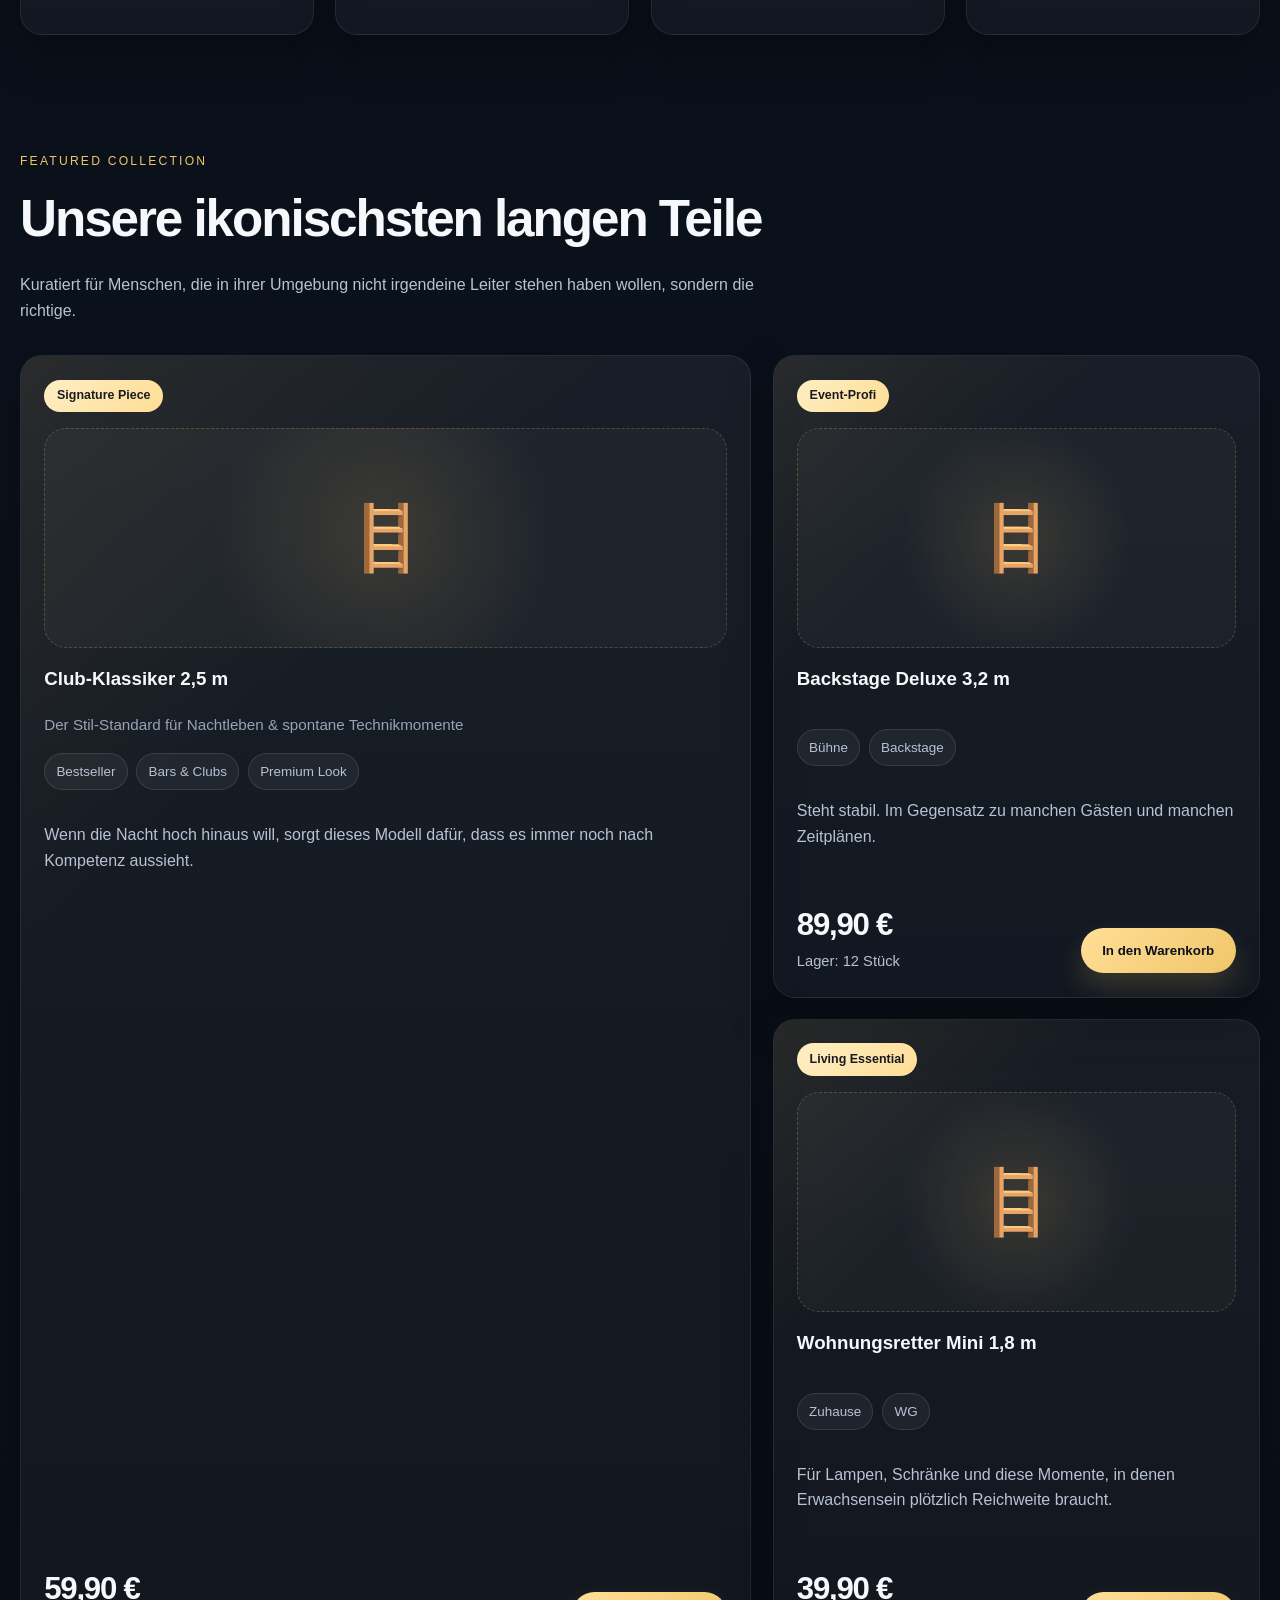
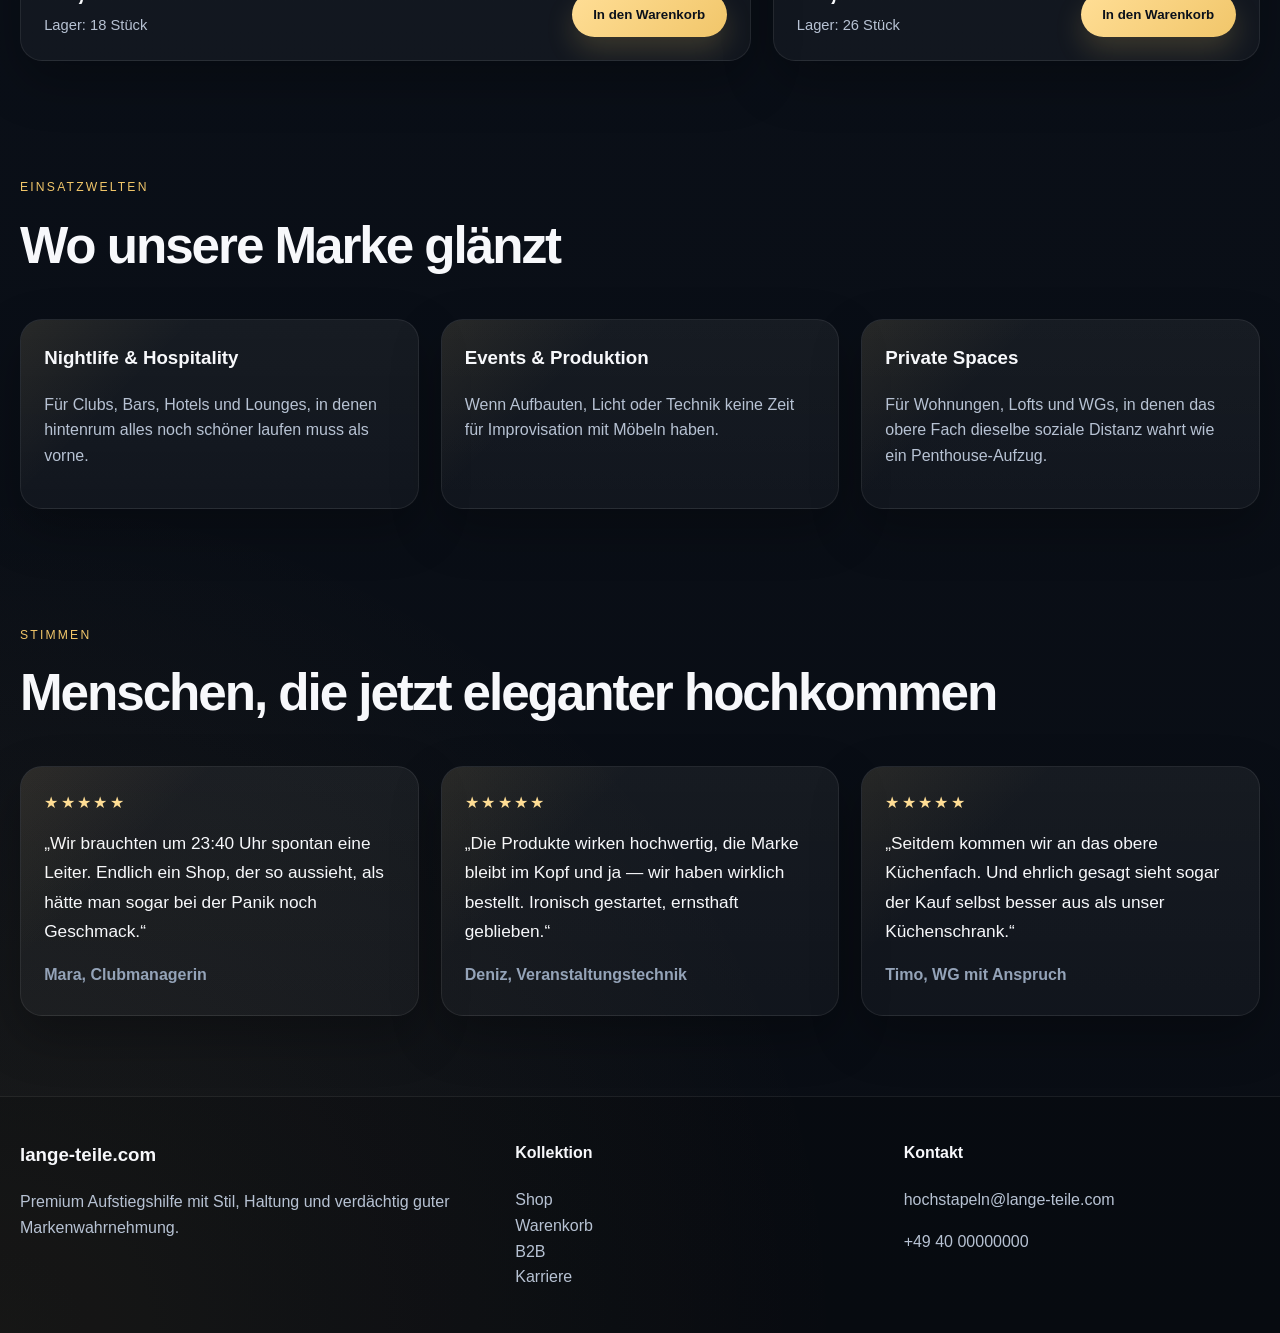
==== commit dc51c861: "Update index.html" ====
--- a/index.html
+++ b/index.html
@@ -3,13 +3,15 @@
 <head>
   <meta charset="UTF-8" />
   <meta name="viewport" content="width=device-width, initial-scale=1.0" />
-  <title>lange-teile.com | Start</title>
+  <title>lange-teile.com | Premium Store</title>
   <link rel="stylesheet" href="style.css" />
 </head>
 <body>
   <header class="site-header">
     <div class="container nav-wrap">
-      <a href="index.html" class="logo">lange-teile.com</a>
+      <a href="index.html" class="logo">
+        <span class="logo-mark"><span class="logo-dot"></span>lange-teile.com</span>
+      </a>
 
       <button class="menu-toggle" id="menuToggle" aria-label="Menü öffnen">☰</button>
 
@@ -30,18 +32,74 @@
 
   <main>
     <section class="hero">
-      <div class="container">
-        <span class="badge">Leitern für Clubs, Events, Zuhause und spontane Höhenkrisen</span>
-        <h1>Wenn’s plötzlich höher werden muss.</h1>
-        <p>
-          Willkommen bei <strong>lange-teile.com</strong> – dem wahrscheinlich
-          aufrichtigsten Leiter-Shop im Internet. Für Clubs, Bars, Bühnen, WGs,
-          Lager und alle Orte, an denen jemand plötzlich fragt:
-          „Hat irgendwer zufällig was Langes da?“
-        </p>
-        <div class="hero-actions">
-          <a href="shop.html" class="btn btn-primary">Zum Shop</a>
-          <a href="b2b.html" class="btn btn-secondary">Für Clubs & Großkunden</a>
+      <div class="container hero-grid">
+        <div>
+          <span class="badge">Premium Leiterkultur für Clubs, Events, Gewerbe & Zuhause</span>
+          <h1>
+            Der <span class="gold-text">luxuriöseste</span><br />
+            Weg, höher<br />
+            hinauszukommen.
+          </h1>
+          <p>
+            Willkommen bei <strong>lange-teile.com</strong> — dem Premium-Store für Aufstiegshilfe mit Stil.
+            Für Menschen, die Funktion wollen, aber bitte so präsentiert, als wäre es ein Designerstück
+            und nicht bloß die Antwort auf ein sehr plötzlich sehr hohes Problem.
+          </p>
+
+          <div class="hero-actions">
+            <a href="shop.html" class="btn btn-primary">Kollektion entdecken</a>
+            <a href="b2b.html" class="btn btn-secondary">Für Clubs & Großkunden</a>
+          </div>
+
+          <div class="hero-metrics">
+            <div class="metric-card">
+              <strong>6</strong>
+              <span>kuratierte Premium-Modelle</span>
+            </div>
+            <div class="metric-card">
+              <strong>24/7</strong>
+              <span>relevant für spontane Höhenlagen</span>
+            </div>
+            <div class="metric-card">
+              <strong>∞</strong>
+              <span>mehr Stil als jede Barhocker-Lösung</span>
+            </div>
+          </div>
+        </div>
+
+        <div class="hero-stage">
+          <div class="hero-stage-inner">
+            <span class="stage-label">Signature Collection</span>
+
+            <div class="ladder-visual">
+              <div class="ladder-rungs">
+                <span></span>
+                <span></span>
+                <span></span>
+                <span></span>
+                <span></span>
+                <span></span>
+                <span></span>
+              </div>
+            </div>
+
+            <div class="stage-card">
+              <h3>Club-Klassiker 2,5 m</h3>
+              <p>
+                Unser ikonisches Modell für Bars, Clubs und alle Locations,
+                in denen plötzlich jemand professionell irgendwo hoch muss.
+              </p>
+            </div>
+          </div>
+        </div>
+      </div>
+    </section>
+
+    <section class="section">
+      <div class="container">
+        <div class="premium-banner">
+          <strong>Brand Promise:</strong> Wir verkaufen nicht einfach Leitern. Wir verkaufen die eleganteste Version
+          davon, in einer spontanen Situation die einzig kompetente Person im Raum zu sein.
         </div>
       </div>
     </section>
@@ -49,26 +107,34 @@
     <section class="section">
       <div class="container">
         <div class="section-title">
-          <span>Beliebte Einsatzorte</span>
-          <h2>Wo unsere langen Teile regelmäßig gebraucht werden</h2>
+          <span>Warum wir</span>
+          <h2>Mehr Luxus. Mehr Haltung. Mehr Aufstieg.</h2>
           <p>
-            Von der WG bis zum Clubkeller: Manche Probleme löst man einfach
-            stilvoller mit einer ordentlichen Leiter.
+            Eine Marke zwischen Premium-Inszenierung, smarter Selbstironie und realer Funktion.
+            Genau deshalb merkt man sich uns sofort.
           </p>
         </div>
 
-        <div class="card-grid three">
-          <div class="card">
-            <h3>Clubs & Bars</h3>
-            <p>Lichttechnik nachjustieren, Deko befestigen und oben ans Lager kommen, ohne akrobatische Notlösungen.</p>
-          </div>
-          <div class="card">
-            <h3>Wohnung & WG</h3>
-            <p>Wenn das obere Fach wieder so tut, als gehöre es einer anderen sozialen Schicht an.</p>
-          </div>
-          <div class="card">
-            <h3>Events & Bühne</h3>
-            <p>Für Backstage, Traversentechnik, Dekobau und alle spontanen „Kannst du da mal eben ran?“-Momente.</p>
+        <div class="card-grid four">
+          <div class="card feature-card">
+            <div class="feature-icon">✦</div>
+            <h3>Luxus-Inszenierung</h3>
+            <p>Produkte, die nicht wie Baumarktware wirken, sondern wie kuratierte Essentials für Menschen mit Anspruch.</p>
+          </div>
+          <div class="card feature-card">
+            <div class="feature-icon">⚑</div>
+            <h3>Für echte Einsatzorte</h3>
+            <p>Clubs, Lounges, Lager, Festivals, WGs und Gewerbe — überall dort, wo Höhe plötzlich handlungsrelevant wird.</p>
+          </div>
+          <div class="card feature-card">
+            <div class="feature-icon">☼</div>
+            <h3>Marke mit Charakter</h3>
+            <p>Zweideutig, aber clever. Frech, aber edel. Charmant genug, dass sogar die Pointe hochwertig aussieht.</p>
+          </div>
+          <div class="card feature-card">
+            <div class="feature-icon">✓</div>
+            <h3>Funktion mit Stil</h3>
+            <p>Die wahrscheinlich seriöseste Art, irgendwo hochzukommen — optisch wie inhaltlich.</p>
           </div>
         </div>
       </div>
@@ -77,40 +143,32 @@
     <section class="section">
       <div class="container">
         <div class="section-title">
-          <span>Warum wir?</span>
-          <h2>Seriöse Leitern, unseriös gute Texte.</h2>
-        </div>
-
-        <div class="card-grid three">
-          <div class="card">
-            <h3>Schneller Versand</h3>
-            <p>Damit aus „Wir bräuchten jetzt sofort eine Leiter“ wenigstens bald „Sie ist unterwegs“ wird.</p>
-          </div>
-          <div class="card">
-            <h3>Hohe Qualität</h3>
-            <p>Mehr Halt als manche Beziehungen, deutlich mehr Stabilität als die übliche Notlösung.</p>
-          </div>
-          <div class="card">
-            <h3>Für Nachtleben & Alltag</h3>
-            <p>Ob Club, Festival, Lager oder Wohnzimmer – manche Probleme brauchen einfach etwas Längeres.</p>
-          </div>
-        </div>
-      </div>
-    </section>
-
-    <section class="section">
-      <div class="container">
-        <div class="section-title">
-          <span>Bestseller</span>
-          <h2>Unsere beliebtesten langen Teile</h2>
-        </div>
-
-        <div class="card-grid three">
-          <div class="card product-card">
-            <span class="product-badge">Bestseller</span>
-            <div class="product-icon">🪜</div>
-            <h3>Club-Klassiker 2,5 m</h3>
-            <p>Wenn die Nacht hoch hinaus will.</p>
+          <span>Featured Collection</span>
+          <h2>Unsere ikonischsten langen Teile</h2>
+          <p>
+            Kuratiert für Menschen, die in ihrer Umgebung nicht irgendeine Leiter stehen haben wollen,
+            sondern die richtige.
+          </p>
+        </div>
+
+        <div class="collection-grid">
+          <div class="card product-card collection-hero">
+            <span class="product-badge">Signature Piece</span>
+            <div class="product-visual">🪜</div>
+            <div class="product-head">
+              <div>
+                <h3>Club-Klassiker 2,5 m</h3>
+                <div class="product-subtitle">Der Stil-Standard für Nachtleben & spontane Technikmomente</div>
+              </div>
+            </div>
+            <div class="product-specs">
+              <span class="spec-pill">Bestseller</span>
+              <span class="spec-pill">Bars & Clubs</span>
+              <span class="spec-pill">Premium Look</span>
+            </div>
+            <p class="product-copy">
+              Wenn die Nacht hoch hinaus will, sorgt dieses Modell dafür, dass es immer noch nach Kompetenz aussieht.
+            </p>
             <div class="product-meta">
               <div>
                 <div class="price">59,90 €</div>
@@ -120,32 +178,104 @@
             </div>
           </div>
 
-          <div class="card product-card">
-            <span class="product-badge">Event-Profi</span>
-            <div class="product-icon">🪜</div>
-            <h3>Backstage Deluxe 3,2 m</h3>
-            <p>Steht stabil. Im Gegensatz zu manchen Gästen.</p>
-            <div class="product-meta">
-              <div>
-                <div class="price">89,90 €</div>
-                <div class="stock">Lager: 12 Stück</div>
-              </div>
-              <button class="btn btn-primary" data-add-product="backstage-deluxe">In den Warenkorb</button>
-            </div>
-          </div>
-
-          <div class="card product-card">
-            <span class="product-badge">Klein aber oho</span>
-            <div class="product-icon">🪜</div>
-            <h3>Wohnungsretter Mini 1,8 m</h3>
-            <p>Für Lampen, Schränke und spontane Erwachsenheit.</p>
-            <div class="product-meta">
-              <div>
-                <div class="price">39,90 €</div>
-                <div class="stock">Lager: 26 Stück</div>
-              </div>
-              <button class="btn btn-primary" data-add-product="wohnungsretter-mini">In den Warenkorb</button>
-            </div>
+          <div class="collection-side">
+            <div class="card product-card">
+              <span class="product-badge">Event-Profi</span>
+              <div class="product-visual">🪜</div>
+              <h3>Backstage Deluxe 3,2 m</h3>
+              <div class="product-specs">
+                <span class="spec-pill">Bühne</span>
+                <span class="spec-pill">Backstage</span>
+              </div>
+              <p class="product-copy">Steht stabil. Im Gegensatz zu manchen Gästen und manchen Zeitplänen.</p>
+              <div class="product-meta">
+                <div>
+                  <div class="price">89,90 €</div>
+                  <div class="stock">Lager: 12 Stück</div>
+                </div>
+                <button class="btn btn-primary" data-add-product="backstage-deluxe">In den Warenkorb</button>
+              </div>
+            </div>
+
+            <div class="card product-card">
+              <span class="product-badge">Living Essential</span>
+              <div class="product-visual">🪜</div>
+              <h3>Wohnungsretter Mini 1,8 m</h3>
+              <div class="product-specs">
+                <span class="spec-pill">Zuhause</span>
+                <span class="spec-pill">WG</span>
+              </div>
+              <p class="product-copy">Für Lampen, Schränke und diese Momente, in denen Erwachsensein plötzlich Reichweite braucht.</p>
+              <div class="product-meta">
+                <div>
+                  <div class="price">39,90 €</div>
+                  <div class="stock">Lager: 26 Stück</div>
+                </div>
+                <button class="btn btn-primary" data-add-product="wohnungsretter-mini">In den Warenkorb</button>
+              </div>
+            </div>
+          </div>
+        </div>
+      </div>
+    </section>
+
+    <section class="section">
+      <div class="container">
+        <div class="section-title">
+          <span>Einsatzwelten</span>
+          <h2>Wo unsere Marke glänzt</h2>
+        </div>
+
+        <div class="card-grid three">
+          <div class="card">
+            <h3>Nightlife & Hospitality</h3>
+            <p>Für Clubs, Bars, Hotels und Lounges, in denen hintenrum alles noch schöner laufen muss als vorne.</p>
+          </div>
+          <div class="card">
+            <h3>Events & Produktion</h3>
+            <p>Wenn Aufbauten, Licht oder Technik keine Zeit für Improvisation mit Möbeln haben.</p>
+          </div>
+          <div class="card">
+            <h3>Private Spaces</h3>
+            <p>Für Wohnungen, Lofts und WGs, in denen das obere Fach dieselbe soziale Distanz wahrt wie ein Penthouse-Aufzug.</p>
+          </div>
+        </div>
+      </div>
+    </section>
+
+    <section class="section">
+      <div class="container">
+        <div class="section-title">
+          <span>Stimmen</span>
+          <h2>Menschen, die jetzt eleganter hochkommen</h2>
+        </div>
+
+        <div class="quote-grid">
+          <div class="card quote-card">
+            <div class="stars">★★★★★</div>
+            <div class="quote-text">
+              „Wir brauchten um 23:40 Uhr spontan eine Leiter. Endlich ein Shop, der so aussieht,
+              als hätte man sogar bei der Panik noch Geschmack.“
+            </div>
+            <div class="quote-author">Mara, Clubmanagerin</div>
+          </div>
+
+          <div class="card quote-card">
+            <div class="stars">★★★★★</div>
+            <div class="quote-text">
+              „Die Produkte wirken hochwertig, die Marke bleibt im Kopf und ja — wir haben wirklich bestellt.
+              Ironisch gestartet, ernsthaft geblieben.“
+            </div>
+            <div class="quote-author">Deniz, Veranstaltungstechnik</div>
+          </div>
+
+          <div class="card quote-card">
+            <div class="stars">★★★★★</div>
+            <div class="quote-text">
+              „Seitdem kommen wir an das obere Küchenfach. Und ehrlich gesagt sieht sogar der Kauf selbst besser aus
+              als unser Küchenschrank.“
+            </div>
+            <div class="quote-author">Timo, WG mit Anspruch</div>
           </div>
         </div>
       </div>
@@ -156,27 +286,23 @@
     <div class="container footer-grid">
       <div>
         <h3>lange-teile.com</h3>
-        <p>Leitern für hohe Ansprüche und noch höhere Regale.</p>
+        <p>Premium Aufstiegshilfe mit Stil, Haltung und verdächtig guter Markenwahrnehmung.</p>
       </div>
 
       <div>
-        <h4>Navigation</h4>
+        <h4>Kollektion</h4>
         <ul>
           <li><a href="shop.html">Shop</a></li>
-          <li><a href="ueber-uns.html">Über uns</a></li>
+          <li><a href="warenkorb.html">Warenkorb</a></li>
+          <li><a href="b2b.html">B2B</a></li>
           <li><a href="karriere.html">Karriere</a></li>
-          <li><a href="kontakt.html">Kontakt</a></li>
         </ul>
       </div>
 
       <div>
-        <h4>Rechtliches</h4>
-        <ul>
-          <li><a href="rechtliches.html">Impressum</a></li>
-          <li><a href="rechtliches.html">Datenschutz</a></li>
-          <li><a href="rechtliches.html">AGB</a></li>
-          <li><a href="rechtliches.html">Widerruf</a></li>
-        </ul>
+        <h4>Kontakt</h4>
+        <p>hochstapeln@lange-teile.com</p>
+        <p>+49 40 00000000</p>
       </div>
     </div>
   </footer>
--- a/style.css
+++ b/style.css
@@ -1,18 +1,27 @@
 :root {
-  --bg: #090d14;
-  --bg-soft: #111827;
-  --card: rgba(255, 255, 255, 0.06);
-  --card-strong: rgba(255, 255, 255, 0.1);
-  --text: #f5f7fb;
-  --muted: #b7c0ce;
-  --line: rgba(255, 255, 255, 0.12);
-  --accent: #f6c453;
-  --accent-dark: #d7a83f;
-  --danger: #ff6b6b;
-  --shadow: 0 20px 50px rgba(0, 0, 0, 0.35);
-  --radius: 22px;
-  --radius-sm: 14px;
-  --max-width: 1180px;
+  --bg: #070a10;
+  --bg-2: #0d121b;
+  --bg-3: #101826;
+  --panel: rgba(255, 255, 255, 0.055);
+  --panel-strong: rgba(255, 255, 255, 0.08);
+  --line: rgba(255, 255, 255, 0.11);
+  --line-strong: rgba(255, 255, 255, 0.18);
+  --text: #f7f8fb;
+  --muted: #b7c2d3;
+  --muted-2: #94a3b8;
+  --gold: #f1c66a;
+  --gold-2: #ffde96;
+  --gold-dark: #c89e49;
+  --success: #9ee2a0;
+  --danger: #ff9a9a;
+  --shadow-xl: 0 30px 80px rgba(0, 0, 0, 0.42);
+  --shadow-lg: 0 20px 50px rgba(0, 0, 0, 0.28);
+  --radius-xl: 30px;
+  --radius-lg: 22px;
+  --radius-md: 16px;
+  --radius-sm: 12px;
+  --max-width: 1240px;
+  --transition: 180ms ease;
 }
 
 * {
@@ -25,13 +34,14 @@
 
 body {
   margin: 0;
+  color: var(--text);
   font-family: Arial, Helvetica, sans-serif;
+  line-height: 1.6;
   background:
-    radial-gradient(circle at top right, rgba(246, 196, 83, 0.12), transparent 25%),
-    radial-gradient(circle at bottom left, rgba(255, 255, 255, 0.05), transparent 20%),
-    var(--bg);
-  color: var(--text);
-  line-height: 1.6;
+    radial-gradient(circle at top right, rgba(241, 198, 106, 0.13), transparent 22%),
+    radial-gradient(circle at 10% 20%, rgba(255, 255, 255, 0.05), transparent 18%),
+    radial-gradient(circle at bottom left, rgba(241, 198, 106, 0.08), transparent 18%),
+    linear-gradient(180deg, #070a10 0%, #0b111b 42%, #090d14 100%);
 }
 
 a {
@@ -40,8 +50,8 @@
 }
 
 img {
+  display: block;
   max-width: 100%;
-  display: block;
 }
 
 .container {
@@ -49,48 +59,72 @@
   margin: 0 auto;
 }
 
-/* Header */
+.text-muted {
+  color: var(--muted);
+}
+
+.small-text {
+  font-size: 0.92rem;
+}
+
 .site-header {
   position: sticky;
   top: 0;
   z-index: 1000;
-  backdrop-filter: blur(14px);
-  background: rgba(9, 13, 20, 0.88);
-  border-bottom: 1px solid var(--line);
+  backdrop-filter: blur(18px);
+  background: rgba(7, 10, 16, 0.76);
+  border-bottom: 1px solid rgba(255, 255, 255, 0.08);
 }
 
 .nav-wrap {
+  min-height: 82px;
   display: flex;
   align-items: center;
   justify-content: space-between;
-  min-height: 74px;
   gap: 1rem;
 }
 
 .logo {
   font-size: 1.8rem;
-  font-weight: 800;
-  letter-spacing: -0.03em;
-}
-
-.main-nav {
-  display: flex;
+  font-weight: 900;
+  letter-spacing: -0.04em;
+  white-space: nowrap;
+}
+
+.logo-mark {
+  display: inline-flex;
   align-items: center;
   gap: 0.7rem;
+}
+
+.logo-dot {
+  width: 12px;
+  height: 12px;
+  border-radius: 999px;
+  background: linear-gradient(135deg, var(--gold-2), var(--gold-dark));
+  box-shadow: 0 0 24px rgba(241, 198, 106, 0.45);
+}
+
+.main-nav {
+  display: flex;
+  align-items: center;
+  gap: 0.6rem;
   flex-wrap: wrap;
 }
 
 .main-nav a {
   color: var(--muted);
-  padding: 0.7rem 1rem;
+  padding: 0.78rem 1rem;
   border-radius: 999px;
-  transition: 0.2s ease;
+  transition: var(--transition);
+  font-weight: 600;
 }
 
 .main-nav a:hover,
 .main-nav a.active {
-  color: #09111d;
-  background: #ffffff;
+  color: #0b111b;
+  background: linear-gradient(135deg, #fff, #f3e4bd);
+  box-shadow: 0 10px 24px rgba(0, 0, 0, 0.18);
 }
 
 .menu-toggle {
@@ -98,131 +132,120 @@
   border: 1px solid var(--line);
   background: transparent;
   color: var(--text);
-  border-radius: 12px;
-  padding: 0.65rem 0.9rem;
+  border-radius: 14px;
+  padding: 0.7rem 0.95rem;
   cursor: pointer;
   font-size: 1.1rem;
 }
 
-/* Hero */
+.cart-button {
+  display: inline-flex;
+  align-items: center;
+  gap: 0.5rem;
+  padding: 0.88rem 1.15rem;
+  border-radius: 999px;
+  border: 1px solid rgba(241, 198, 106, 0.22);
+  background: linear-gradient(135deg, rgba(241, 198, 106, 0.12), rgba(255, 255, 255, 0.05));
+  color: var(--text);
+  font-weight: 800;
+  white-space: nowrap;
+  transition: var(--transition);
+  box-shadow: inset 0 1px 0 rgba(255, 255, 255, 0.08);
+}
+
+.cart-button:hover {
+  transform: translateY(-1px);
+  border-color: rgba(241, 198, 106, 0.42);
+  background: linear-gradient(135deg, rgba(241, 198, 106, 0.18), rgba(255, 255, 255, 0.06));
+}
+
+.cart-button.active {
+  color: #0b111b;
+  background: linear-gradient(135deg, var(--gold-2), #fff1c7);
+}
+
 .hero {
-  padding: 6rem 0 4rem;
+  position: relative;
+  overflow: hidden;
+  padding: 7rem 0 5rem;
 }
 
 .hero-small {
-  padding: 4rem 0 2rem;
+  padding: 5rem 0 2.5rem;
+}
+
+.hero-grid {
+  display: grid;
+  gap: 2rem;
+  grid-template-columns: 1.15fr 0.85fr;
+  align-items: center;
 }
 
 .badge {
   display: inline-block;
   margin-bottom: 1rem;
-  padding: 0.45rem 0.9rem;
+  padding: 0.5rem 1rem;
   border-radius: 999px;
-  background: rgba(255, 255, 255, 0.08);
-  border: 1px solid var(--line);
-  color: #fff;
-  font-size: 0.9rem;
+  border: 1px solid rgba(241, 198, 106, 0.22);
+  background: linear-gradient(135deg, rgba(241, 198, 106, 0.1), rgba(255, 255, 255, 0.04));
+  color: #ffe4aa;
+  font-size: 0.88rem;
+  letter-spacing: 0.03em;
 }
 
 .hero h1 {
-  margin: 0 0 1rem;
-  font-size: clamp(2.2rem, 6vw, 4.4rem);
-  line-height: 1.05;
-  letter-spacing: -0.04em;
+  margin: 0;
+  font-size: clamp(2.6rem, 6vw, 5.8rem);
+  line-height: 0.96;
+  letter-spacing: -0.06em;
 }
 
 .hero p {
-  max-width: 760px;
+  max-width: 720px;
   color: var(--muted);
   font-size: 1.08rem;
-}
-
-/* Sections */
-.section {
-  padding: 2rem 0 5rem;
-}
-
-.section-title {
-  margin-bottom: 2rem;
-}
-
-.section-title span {
-  color: var(--accent);
-  text-transform: uppercase;
-  letter-spacing: 0.18em;
-  font-size: 0.8rem;
-}
-
-.section-title h2 {
-  margin: 0.45rem 0;
-  font-size: clamp(1.8rem, 4vw, 3rem);
-}
-
-.section-title p {
-  color: var(--muted);
-  max-width: 760px;
-}
-
-/* Cards */
-.card-grid {
-  display: grid;
-  gap: 1.4rem;
-}
-
-.card-grid.two {
-  grid-template-columns: repeat(2, minmax(0, 1fr));
-}
-
-.card-grid.three {
-  grid-template-columns: repeat(3, minmax(0, 1fr));
-}
-
-.card-grid.four {
-  grid-template-columns: repeat(4, minmax(0, 1fr));
-}
-
-.card {
-  background: var(--card);
-  border: 1px solid var(--line);
-  border-radius: var(--radius);
-  padding: 1.4rem;
-  box-shadow: var(--shadow);
-}
-
-.card h3,
-.card h4 {
-  margin-top: 0;
-}
-
-.card p {
-  color: var(--muted);
-}
-
-/* Buttons */
+  margin-top: 1.3rem;
+}
+
+.gold-text {
+  color: var(--gold-2);
+}
+
+.hero-actions {
+  display: flex;
+  gap: 1rem;
+  flex-wrap: wrap;
+  margin-top: 1.7rem;
+}
+
 .btn,
 button.btn {
-  display: inline-block;
+  display: inline-flex;
+  align-items: center;
+  justify-content: center;
+  gap: 0.55rem;
   border: none;
   cursor: pointer;
   border-radius: 999px;
-  padding: 0.9rem 1.3rem;
-  font-weight: 700;
-  transition: 0.2s ease;
+  padding: 0.95rem 1.35rem;
+  font-weight: 800;
+  transition: var(--transition);
 }
 
 .btn-primary {
-  background: var(--accent);
-  color: #101521;
+  color: #0b111b;
+  background: linear-gradient(135deg, var(--gold-2), var(--gold));
+  box-shadow: 0 14px 28px rgba(241, 198, 106, 0.18);
 }
 
 .btn-primary:hover {
-  background: var(--accent-dark);
   transform: translateY(-1px);
+  background: linear-gradient(135deg, #ffe8af, #f1c66a);
 }
 
 .btn-secondary {
-  background: transparent;
   color: var(--text);
+  background: rgba(255, 255, 255, 0.04);
   border: 1px solid var(--line);
 }
 
@@ -230,32 +253,321 @@
   background: rgba(255, 255, 255, 0.08);
 }
 
-/* Shop/Product cards */
+.btn-ghost {
+  color: var(--muted);
+  background: transparent;
+  border: 1px solid var(--line);
+}
+
+.btn-ghost:hover {
+  color: var(--text);
+  background: rgba(255, 255, 255, 0.06);
+}
+
+.hero-stage {
+  position: relative;
+  min-height: 560px;
+  border-radius: var(--radius-xl);
+  border: 1px solid rgba(241, 198, 106, 0.13);
+  background:
+    radial-gradient(circle at top right, rgba(241, 198, 106, 0.18), transparent 26%),
+    linear-gradient(180deg, rgba(255,255,255,0.06), rgba(255,255,255,0.03));
+  overflow: hidden;
+  box-shadow: var(--shadow-xl);
+}
+
+.hero-stage::before {
+  content: "";
+  position: absolute;
+  inset: 0;
+  background:
+    linear-gradient(180deg, transparent 0%, rgba(7,10,16,0.24) 100%);
+}
+
+.hero-stage-inner {
+  position: relative;
+  height: 100%;
+  padding: 2rem;
+  display: flex;
+  flex-direction: column;
+  justify-content: space-between;
+}
+
+.stage-label {
+  display: inline-flex;
+  width: fit-content;
+  align-items: center;
+  gap: 0.5rem;
+  padding: 0.45rem 0.8rem;
+  border-radius: 999px;
+  background: rgba(255,255,255,0.08);
+  border: 1px solid rgba(255,255,255,0.08);
+  color: #fff;
+  font-size: 0.86rem;
+}
+
+.stage-card {
+  max-width: 360px;
+  margin-left: auto;
+  background: rgba(7, 10, 16, 0.52);
+  border: 1px solid rgba(255,255,255,0.08);
+  border-radius: 24px;
+  padding: 1.25rem;
+  backdrop-filter: blur(18px);
+}
+
+.stage-card h3 {
+  margin: 0 0 0.5rem;
+  font-size: 1.4rem;
+}
+
+.stage-card p {
+  margin: 0;
+  color: var(--muted);
+  font-size: 0.96rem;
+}
+
+.ladder-visual {
+  position: absolute;
+  left: 12%;
+  bottom: -2%;
+  width: 210px;
+  height: 420px;
+  transform: rotate(-10deg);
+  opacity: 0.95;
+}
+
+.ladder-visual::before,
+.ladder-visual::after {
+  content: "";
+  position: absolute;
+  top: 0;
+  width: 12px;
+  height: 100%;
+  border-radius: 999px;
+  background: linear-gradient(180deg, #fff2c8, var(--gold-dark));
+  box-shadow: 0 0 24px rgba(241, 198, 106, 0.22);
+}
+
+.ladder-visual::before {
+  left: 22px;
+}
+
+.ladder-visual::after {
+  right: 22px;
+}
+
+.ladder-rungs {
+  position: absolute;
+  inset: 0;
+}
+
+.ladder-rungs span {
+  position: absolute;
+  left: 30px;
+  right: 30px;
+  height: 10px;
+  border-radius: 999px;
+  background: linear-gradient(135deg, #fff1c4, var(--gold));
+  box-shadow: 0 0 14px rgba(241, 198, 106, 0.12);
+}
+
+.ladder-rungs span:nth-child(1) { top: 40px; }
+.ladder-rungs span:nth-child(2) { top: 95px; }
+.ladder-rungs span:nth-child(3) { top: 150px; }
+.ladder-rungs span:nth-child(4) { top: 205px; }
+.ladder-rungs span:nth-child(5) { top: 260px; }
+.ladder-rungs span:nth-child(6) { top: 315px; }
+.ladder-rungs span:nth-child(7) { top: 370px; }
+
+.hero-metrics {
+  display: grid;
+  grid-template-columns: repeat(3, minmax(0, 1fr));
+  gap: 1rem;
+  margin-top: 2rem;
+}
+
+.metric-card {
+  background: rgba(255, 255, 255, 0.04);
+  border: 1px solid var(--line);
+  border-radius: 22px;
+  padding: 1.2rem;
+  box-shadow: var(--shadow-lg);
+}
+
+.metric-card strong {
+  display: block;
+  font-size: 1.65rem;
+  margin-bottom: 0.25rem;
+}
+
+.metric-card span {
+  color: var(--muted);
+}
+
+.section {
+  padding: 2rem 0 5rem;
+}
+
+.section-title {
+  margin-bottom: 2rem;
+}
+
+.section-title span {
+  display: inline-block;
+  color: var(--gold);
+  text-transform: uppercase;
+  letter-spacing: 0.18em;
+  font-size: 0.76rem;
+  margin-bottom: 0.45rem;
+}
+
+.section-title h2 {
+  margin: 0;
+  font-size: clamp(2rem, 4vw, 3.5rem);
+  letter-spacing: -0.04em;
+}
+
+.section-title p {
+  color: var(--muted);
+  max-width: 760px;
+  margin-top: 0.75rem;
+}
+
+.card-grid {
+  display: grid;
+  gap: 1.35rem;
+}
+
+.card-grid.two {
+  grid-template-columns: repeat(2, minmax(0, 1fr));
+}
+
+.card-grid.three {
+  grid-template-columns: repeat(3, minmax(0, 1fr));
+}
+
+.card-grid.four {
+  grid-template-columns: repeat(4, minmax(0, 1fr));
+}
+
+.card,
+.panel-card {
+  position: relative;
+  overflow: hidden;
+  background:
+    linear-gradient(180deg, rgba(255,255,255,0.055), rgba(255,255,255,0.035));
+  border: 1px solid rgba(255,255,255,0.08);
+  border-radius: var(--radius-lg);
+  padding: 1.45rem;
+  box-shadow: var(--shadow-lg);
+}
+
+.card::before,
+.panel-card::before {
+  content: "";
+  position: absolute;
+  inset: 0;
+  background: linear-gradient(135deg, rgba(241,198,106,0.08), transparent 30%);
+  pointer-events: none;
+}
+
+.card h2,
+.card h3,
+.card h4,
+.panel-card h2,
+.panel-card h3,
+.panel-card h4 {
+  margin-top: 0;
+  position: relative;
+}
+
+.card p,
+.panel-card p {
+  color: var(--muted);
+  position: relative;
+}
+
+.feature-card {
+  min-height: 220px;
+}
+
+.feature-icon {
+  width: 54px;
+  height: 54px;
+  border-radius: 18px;
+  display: grid;
+  place-items: center;
+  font-size: 1.5rem;
+  background: linear-gradient(135deg, rgba(241,198,106,0.18), rgba(255,255,255,0.08));
+  border: 1px solid rgba(241,198,106,0.14);
+  margin-bottom: 1rem;
+}
+
+.collection-grid {
+  display: grid;
+  grid-template-columns: 1.2fr 0.8fr;
+  gap: 1.35rem;
+}
+
+.collection-hero {
+  min-height: 420px;
+}
+
+.collection-side {
+  display: grid;
+  gap: 1.35rem;
+}
+
 .product-card {
   display: flex;
   flex-direction: column;
   gap: 1rem;
-}
-
-.product-icon {
-  min-height: 170px;
+  transition: var(--transition);
+}
+
+.product-card:hover {
+  transform: translateY(-4px);
+  border-color: rgba(241,198,106,0.18);
+}
+
+.product-badge {
+  display: inline-flex;
+  width: fit-content;
+  padding: 0.4rem 0.8rem;
+  border-radius: 999px;
+  background: linear-gradient(135deg, #fff1cb, var(--gold-2));
+  color: #0b111b;
+  font-size: 0.78rem;
+  font-weight: 800;
+}
+
+.product-visual {
+  min-height: 220px;
   display: grid;
   place-items: center;
-  border-radius: 18px;
-  border: 1px dashed var(--line);
-  background: rgba(255, 255, 255, 0.04);
-  font-size: 3.4rem;
-}
-
-.product-badge {
-  display: inline-block;
-  width: fit-content;
-  padding: 0.35rem 0.8rem;
-  border-radius: 999px;
-  background: #fff;
-  color: #0f172a;
-  font-size: 0.8rem;
-  font-weight: 700;
+  border-radius: 22px;
+  border: 1px dashed rgba(241,198,106,0.24);
+  background:
+    radial-gradient(circle at center, rgba(241,198,106,0.14), transparent 48%),
+    rgba(255,255,255,0.03);
+  font-size: 4rem;
+}
+
+.product-head {
+  display: flex;
+  justify-content: space-between;
+  gap: 1rem;
+}
+
+.product-subtitle {
+  color: var(--muted-2);
+  font-size: 0.95rem;
+}
+
+.product-copy {
+  color: var(--muted);
+  min-height: 70px;
 }
 
 .product-meta {
@@ -267,22 +579,105 @@
 }
 
 .price {
-  font-size: 1.8rem;
-  font-weight: 800;
+  font-size: 1.95rem;
+  font-weight: 900;
+  letter-spacing: -0.04em;
 }
 
 .stock {
   color: var(--muted);
-  font-size: 0.9rem;
-}
-
-/* Forms */
+  font-size: 0.92rem;
+}
+
+.product-specs {
+  display: flex;
+  flex-wrap: wrap;
+  gap: 0.55rem;
+}
+
+.spec-pill {
+  display: inline-flex;
+  padding: 0.42rem 0.7rem;
+  border-radius: 999px;
+  background: rgba(255,255,255,0.05);
+  border: 1px solid var(--line);
+  color: var(--muted);
+  font-size: 0.84rem;
+}
+
+.ribbon-panel {
+  padding: 1.15rem 1.3rem;
+  border-radius: 24px;
+  background: linear-gradient(135deg, rgba(241,198,106,0.15), rgba(255,255,255,0.05));
+  border: 1px solid rgba(241,198,106,0.18);
+  color: var(--text);
+}
+
+.ribbon-panel p {
+  margin: 0;
+}
+
+.quote-grid {
+  display: grid;
+  gap: 1.35rem;
+  grid-template-columns: repeat(3, minmax(0, 1fr));
+}
+
+.quote-card {
+  min-height: 250px;
+}
+
+.stars {
+  color: var(--gold-2);
+  letter-spacing: 0.15em;
+  margin-bottom: 0.8rem;
+}
+
+.quote-text {
+  font-size: 1.08rem;
+  line-height: 1.7;
+}
+
+.quote-author {
+  margin-top: 1rem;
+  color: var(--muted-2);
+  font-weight: 700;
+}
+
+.site-footer {
+  border-top: 1px solid rgba(255,255,255,0.08);
+  padding: 2.7rem 0;
+  background: rgba(0, 0, 0, 0.18);
+}
+
+.footer-grid {
+  display: grid;
+  gap: 2rem;
+  grid-template-columns: 1.3fr 1fr 1fr;
+}
+
+.site-footer p,
+.site-footer li,
+.site-footer a {
+  color: var(--muted);
+}
+
+.site-footer ul {
+  list-style: none;
+  margin: 0;
+  padding: 0;
+}
+
+.site-footer h3,
+.site-footer h4 {
+  margin-top: 0;
+}
+
 input,
-textarea,
-select {
+textarea {
   width: 100%;
-  border: 1px solid var(--line);
-  background: rgba(255, 255, 255, 0.05);
+  border: 1px solid rgba(255,255,255,0.1);
+  background: rgba(255,255,255,0.045);
   color: var(--text);
   border-radius: 16px;
   padding: 0.95rem 1rem;
@@ -290,54 +685,23 @@
 }
 
 textarea {
-  min-height: 140px;
+  min-height: 120px;
   resize: vertical;
 }
 
 input::placeholder,
 textarea::placeholder {
-  color: #95a0b1;
+  color: #90a0b7;
 }
 
 .form-group {
   margin-bottom: 1rem;
 }
 
-/* Footer */
-.site-footer {
-  border-top: 1px solid var(--line);
-  padding: 2.5rem 0;
-  background: rgba(0, 0, 0, 0.18);
-}
-
-.footer-grid {
-  display: grid;
-  grid-template-columns: 1.2fr 1fr 1fr;
-  gap: 2rem;
-}
-
-.site-footer p,
-.site-footer li,
-.site-footer a {
-  color: var(--muted);
-}
-
-.site-footer ul {
-  list-style: none;
-  padding: 0;
-  margin: 0;
-}
-
-.site-footer h3,
-.site-footer h4 {
-  margin-top: 0;
-}
-
-/* Legal */
 .legal-layout {
   display: grid;
+  gap: 1.35rem;
   grid-template-columns: 280px 1fr;
-  gap: 1.5rem;
   align-items: start;
 }
 
@@ -352,27 +716,27 @@
 .legal-tab {
   text-align: left;
   border: 1px solid var(--line);
-  background: rgba(255, 255, 255, 0.04);
+  background: rgba(255,255,255,0.04);
   color: var(--text);
   border-radius: 16px;
-  padding: 1rem 1rem;
+  padding: 1rem;
   font-weight: 700;
   cursor: pointer;
-  transition: 0.2s ease;
+  transition: var(--transition);
 }
 
 .legal-tab:hover,
 .legal-tab.active {
-  background: #fff;
-  color: #111827;
+  color: #0b111b;
+  background: linear-gradient(135deg, #fff, #f3e4bd);
 }
 
 .legal-content {
-  background: var(--card);
-  border: 1px solid var(--line);
-  border-radius: var(--radius);
+  background: linear-gradient(180deg, rgba(255,255,255,0.055), rgba(255,255,255,0.035));
+  border: 1px solid rgba(255,255,255,0.08);
+  border-radius: var(--radius-lg);
   padding: 2rem;
-  box-shadow: var(--shadow);
+  box-shadow: var(--shadow-lg);
 }
 
 .legal-panel {
@@ -384,35 +748,202 @@
 }
 
 .legal-panel h2 {
+  font-size: 2rem;
   margin-top: 0;
-  font-size: 2rem;
 }
 
 .legal-panel h3 {
-  margin-top: 1.7rem;
-  color: var(--accent);
+  margin-top: 1.6rem;
+  color: var(--gold-2);
 }
 
 .legal-note {
   margin-top: 1.6rem;
   padding: 1rem;
-  border-left: 4px solid var(--accent);
-  background: rgba(246, 196, 83, 0.08);
+  border-left: 4px solid var(--gold);
+  background: rgba(241,198,106,0.08);
   border-radius: 12px;
 }
 
-/* Helper */
-.text-muted {
-  color: var(--muted);
-}
-
-/* Responsive */
-@media (max-width: 980px) {
+.cart-layout {
+  display: grid;
+  gap: 1.35rem;
+  grid-template-columns: 1.25fr 0.85fr;
+  align-items: start;
+}
+
+.cart-items {
+  display: grid;
+  gap: 1rem;
+}
+
+.cart-item {
+  display: grid;
+  gap: 1rem;
+  grid-template-columns: 1.35fr auto auto;
+  align-items: center;
+  padding: 1rem;
+  border-radius: 20px;
+  border: 1px solid rgba(255,255,255,0.08);
+  background: rgba(255,255,255,0.04);
+}
+
+.cart-item-info h3 {
+  margin: 0 0 0.2rem;
+}
+
+.cart-item-info p {
+  margin: 0;
+  color: var(--muted);
+}
+
+.cart-item-controls {
+  display: inline-flex;
+  align-items: center;
+  gap: 0.65rem;
+}
+
+.qty-btn {
+  width: 38px;
+  height: 38px;
+  border-radius: 12px;
+  border: 1px solid var(--line);
+  background: rgba(255,255,255,0.06);
+  color: var(--text);
+  font-size: 1.1rem;
+  cursor: pointer;
+}
+
+.qty-value {
+  min-width: 20px;
+  text-align: center;
+  font-weight: 800;
+}
+
+.cart-item-price {
+  text-align: right;
+  display: grid;
+  gap: 0.45rem;
+}
+
+.remove-btn {
+  border: none;
+  background: transparent;
+  color: var(--danger);
+  cursor: pointer;
+  font-weight: 800;
+}
+
+.summary-row {
+  display: flex;
+  justify-content: space-between;
+  gap: 1rem;
+  padding: 0.6rem 0;
+}
+
+.summary-row.total {
+  font-size: 1.16rem;
+  font-weight: 900;
+}
+
+.divider {
+  border: none;
+  border-top: 1px solid var(--line);
+  margin: 1.4rem 0;
+}
+
+.cart-actions {
+  display: flex;
+  gap: 1rem;
+  flex-wrap: wrap;
+  margin-top: 1.35rem;
+}
+
+.cart-checkout-btn {
+  width: 100%;
+}
+
+.empty-cart {
+  padding: 1.4rem;
+  border: 1px dashed rgba(255,255,255,0.15);
+  border-radius: 20px;
+  background: rgba(255,255,255,0.03);
+}
+
+.jobs-list {
+  display: grid;
+  gap: 1.35rem;
+}
+
+.job-card {
+  display: grid;
+  gap: 1rem;
+}
+
+.job-head {
+  display: flex;
+  justify-content: space-between;
+  gap: 1rem;
+  align-items: start;
+  flex-wrap: wrap;
+}
+
+.job-head h3 {
+  margin: 0.35rem 0 0;
+}
+
+.job-tag {
+  display: inline-flex;
+  padding: 0.38rem 0.85rem;
+  border-radius: 999px;
+  background: rgba(241,198,106,0.13);
+  border: 1px solid rgba(241,198,106,0.2);
+  color: #ffe09b;
+  font-size: 0.8rem;
+  font-weight: 800;
+}
+
+.job-meta {
+  color: var(--muted);
+  font-weight: 700;
+}
+
+.job-list {
+  margin: 0;
+  padding-left: 1.25rem;
+  color: var(--muted);
+}
+
+.job-joke {
+  padding: 1rem;
+  border-left: 4px solid var(--gold);
+  background: rgba(241,198,106,0.08);
+  border-radius: 12px;
+  color: #f5db9d;
+}
+
+.premium-banner {
+  padding: 1rem 1.15rem;
+  border-radius: 20px;
+  border: 1px solid rgba(241,198,106,0.18);
+  background: linear-gradient(135deg, rgba(241,198,106,0.15), rgba(255,255,255,0.04));
+  color: var(--text);
+}
+
+.premium-banner strong {
+  color: var(--gold-2);
+}
+
+@media (max-width: 1080px) {
+  .hero-grid,
+  .collection-grid,
+  .cart-layout,
+  .legal-layout,
+  .footer-grid,
+  .quote-grid,
   .card-grid.three,
   .card-grid.four,
-  .card-grid.two,
-  .footer-grid,
-  .legal-layout {
+  .card-grid.two {
     grid-template-columns: 1fr;
   }
 
@@ -421,7 +952,7 @@
   }
 }
 
-@media (max-width: 860px) {
+@media (max-width: 900px) {
   .menu-toggle {
     display: inline-block;
   }
@@ -431,7 +962,7 @@
     width: 100%;
     flex-direction: column;
     align-items: stretch;
-    padding: 0 0 1rem;
+    padding-bottom: 1rem;
   }
 
   .main-nav.open {
@@ -445,199 +976,46 @@
   .main-nav a {
     border-radius: 14px;
   }
+
+  .cart-item {
+    grid-template-columns: 1fr;
+  }
+
+  .cart-item-price {
+    text-align: left;
+  }
+
+  .hero-metrics {
+    grid-template-columns: 1fr;
+  }
+
+  .hero-stage {
+    min-height: 420px;
+  }
+
+  .ladder-visual {
+    left: 4%;
+    width: 170px;
+    height: 330px;
+  }
 }
 
 @media (max-width: 560px) {
   .hero {
-    padding: 4.2rem 0 2.5rem;
+    padding: 5rem 0 3rem;
+  }
+
+  .hero-small {
+    padding: 4rem 0 2rem;
+  }
+
+  .logo {
+    font-size: 1.5rem;
   }
 
   .card,
+  .panel-card,
   .legal-content {
     padding: 1.2rem;
   }
-
-  .logo {
-    font-size: 1.5rem;
-  }
-}
-.cart-button.active {
-  background: #fff;
-  color: #111827;
-}
-
-.small-text {
-  font-size: 0.92rem;
-}
-
-.divider {
-  border: none;
-  border-top: 1px solid var(--line);
-  margin: 1.4rem 0;
-}
-
-.cart-layout {
-  display: grid;
-  grid-template-columns: 1.4fr 0.9fr;
-  gap: 1.5rem;
-  align-items: start;
-}
-
-.cart-items {
-  display: grid;
-  gap: 1rem;
-}
-
-.cart-item {
-  display: grid;
-  grid-template-columns: 1.4fr auto auto;
-  gap: 1rem;
-  align-items: center;
-  padding: 1rem;
-  border: 1px solid var(--line);
-  border-radius: 18px;
-  background: rgba(255, 255, 255, 0.04);
-}
-
-.cart-item-info h3 {
-  margin: 0 0 0.25rem;
-}
-
-.cart-item-info p {
-  margin: 0;
-  color: var(--muted);
-}
-
-.cart-item-controls {
-  display: inline-flex;
-  align-items: center;
-  gap: 0.7rem;
-}
-
-.qty-btn {
-  width: 38px;
-  height: 38px;
-  border-radius: 12px;
-  border: 1px solid var(--line);
-  background: rgba(255, 255, 255, 0.06);
-  color: var(--text);
-  font-size: 1.1rem;
-  cursor: pointer;
-}
-
-.qty-value {
-  min-width: 20px;
-  text-align: center;
-  font-weight: 700;
-}
-
-.cart-item-price {
-  text-align: right;
-  display: grid;
-  gap: 0.45rem;
-}
-
-.remove-btn {
-  border: none;
-  background: transparent;
-  color: #ff9f9f;
-  cursor: pointer;
-  font-weight: 700;
-}
-
-.summary-row {
-  display: flex;
-  justify-content: space-between;
-  gap: 1rem;
-  padding: 0.55rem 0;
-}
-
-.summary-row.total {
-  font-size: 1.15rem;
-  font-weight: 800;
-}
-
-.cart-actions {
-  display: flex;
-  gap: 1rem;
-  flex-wrap: wrap;
-  margin-top: 1.4rem;
-}
-
-.cart-checkout-btn {
-  width: 100%;
-}
-
-.empty-cart {
-  padding: 1.4rem;
-  border: 1px dashed var(--line);
-  border-radius: 18px;
-  background: rgba(255, 255, 255, 0.03);
-}
-
-.empty-cart h3 {
-  margin-top: 0;
-}
-
-.jobs-list {
-  display: grid;
-  gap: 1.4rem;
-}
-
-.job-card {
-  display: grid;
-  gap: 1rem;
-}
-
-.job-head {
-  display: flex;
-  justify-content: space-between;
-  gap: 1rem;
-  align-items: start;
-  flex-wrap: wrap;
-}
-
-.job-head h3 {
-  margin: 0.35rem 0 0;
-}
-
-.job-tag {
-  display: inline-block;
-  padding: 0.35rem 0.8rem;
-  border-radius: 999px;
-  background: rgba(246, 196, 83, 0.12);
-  border: 1px solid rgba(246, 196, 83, 0.25);
-  color: #ffd774;
-  font-size: 0.82rem;
-  font-weight: 700;
-}
-
-.job-meta {
-  color: var(--muted);
-  font-weight: 700;
-}
-
-.job-list {
-  margin: 0;
-  padding-left: 1.2rem;
-  color: var(--muted);
-}
-
-.job-joke {
-  padding: 0.9rem 1rem;
-  border-left: 4px solid var(--accent);
-  background: rgba(246, 196, 83, 0.08);
-  border-radius: 12px;
-  color: #f7e0a0;
-}
-
-@media (max-width: 980px) {
-  .cart-layout,
-  .cart-item {
-    grid-template-columns: 1fr;
-  }
-
-  .cart-item-price {
-    text-align: left;
-  }
-}
+}
